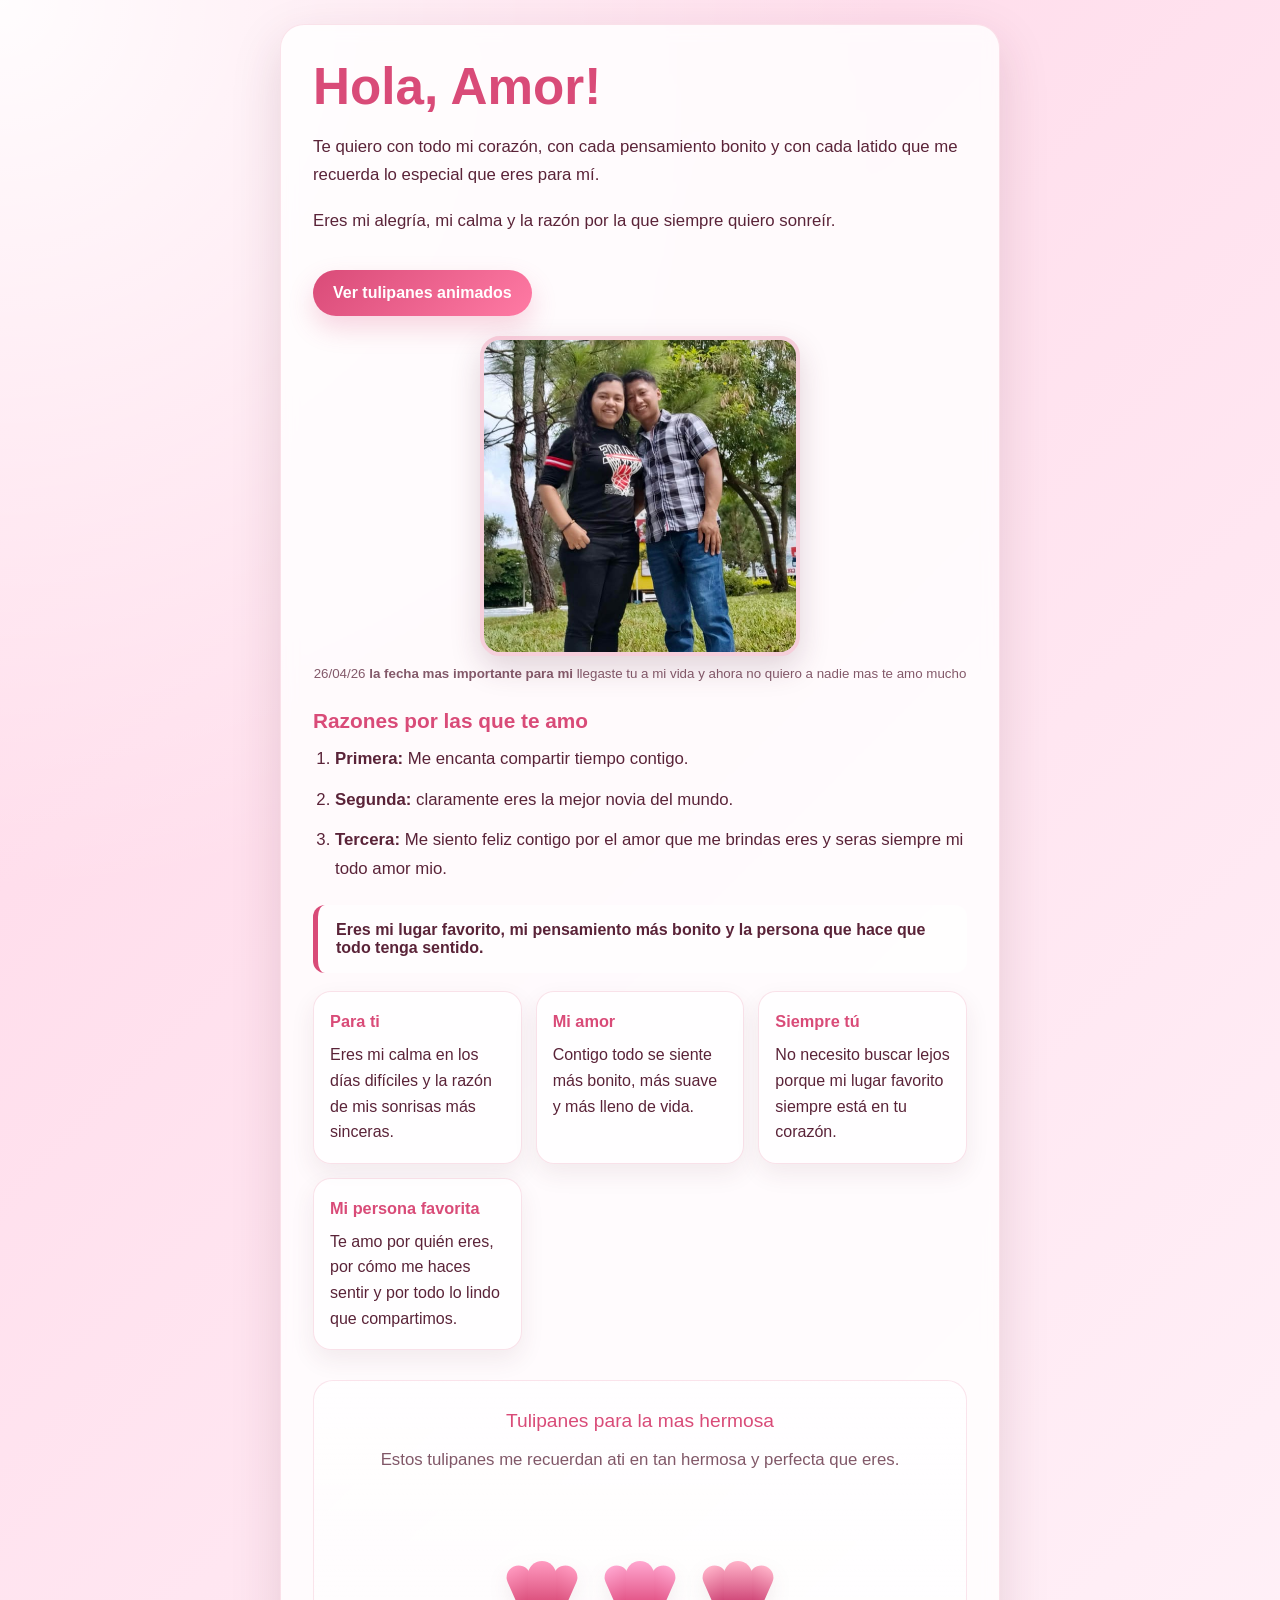
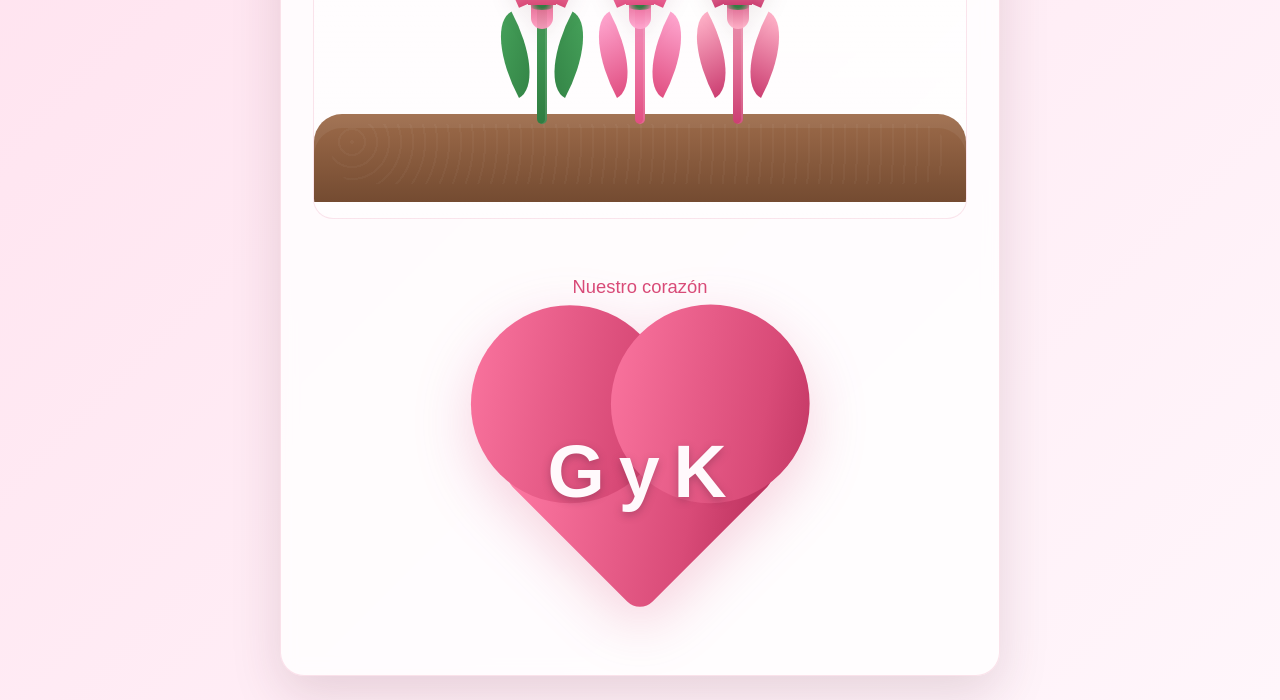
==== index.html @ b5c4eb8e "Add files via upload" ====
<!DOCTYPE html>
<html lang="es">
<head>
  <meta charset="UTF-8">
  <meta name="viewport" content="width=device-width, initial-scale=1.0">
  <title>Hola, Amor</title>
  <style>
    :root {
      --bg-1: #ffd6e7;
      --bg-2: #fff6fb;
      --card: rgba(255, 255, 255, 0.82);
      --text: #5a2338;
      --accent: #d94b78;
    }

    * {
      box-sizing: border-box;
    }

    body {
      margin: 0;
      min-height: 100vh;
      display: grid;
      place-items: center;
      padding: 24px;
      font-family: Arial, sans-serif;
      color: var(--text);
      background:
        radial-gradient(circle at top left, rgba(255, 255, 255, 0.95), transparent 34%),
        linear-gradient(135deg, var(--bg-1), var(--bg-2));
    }

    .card {
      width: min(720px, 100%);
      background: var(--card);
      border: 1px solid rgba(217, 75, 120, 0.15);
      border-radius: 24px;
      box-shadow: 0 18px 50px rgba(90, 35, 56, 0.15);
      padding: 32px;
      backdrop-filter: blur(8px);
    }

    h1, h2 {
      color: var(--accent);
      margin-top: 0;
    }

    h1 {
      margin-bottom: 12px;
      font-size: clamp(2rem, 5vw, 3.2rem);
    }

    h2 {
      margin-top: 28px;
      margin-bottom: 12px;
      font-size: 1.3rem;
    }

    .photo {
      margin: 20px 0 10px;
      display: grid;
      gap: 10px;
      justify-items: center;
    }

    .photo img {
      width: min(100%, 320px);
      aspect-ratio: 1 / 1;
      object-fit: cover;
      border-radius: 20px;
      border: 4px solid rgba(217, 75, 120, 0.25);
      box-shadow: 0 12px 30px rgba(90, 35, 56, 0.18);
    }

    .photo small {
      text-align: center;
      color: rgba(90, 35, 56, 0.75);
    }

    .tulip-button {
      display: inline-flex;
      align-items: center;
      justify-content: center;
      margin-top: 18px;
      padding: 14px 20px;
      border-radius: 999px;
      background: linear-gradient(135deg, #d94b78, #ff7aa4);
      color: #fff;
      text-decoration: none;
      font-weight: 700;
      box-shadow: 0 12px 26px rgba(217, 75, 120, 0.22);
      transition: transform 0.2s ease, box-shadow 0.2s ease;
    }

    .tulip-button:hover {
      transform: translateY(-2px);
      box-shadow: 0 16px 30px rgba(217, 75, 120, 0.28);
    }

    p, li {
      line-height: 1.7;
      font-size: 1.05rem;
    }

    ol {
      margin: 0;
      padding-left: 22px;
    }

    li {
      margin-bottom: 12px;
    }

    .quote {
      margin-top: 22px;
      padding: 16px 18px;
      border-left: 5px solid var(--accent);
      background: rgba(255, 255, 255, 0.6);
      border-radius: 12px;
      font-weight: 600;
    }

    .quotes-grid {
      margin-top: 18px;
      display: grid;
      grid-template-columns: repeat(auto-fit, minmax(180px, 1fr));
      gap: 14px;
    }

    .quote-card {
      padding: 16px 16px 18px;
      background: rgba(255, 255, 255, 0.72);
      border: 1px solid rgba(217, 75, 120, 0.16);
      border-radius: 18px;
      box-shadow: 0 10px 24px rgba(90, 35, 56, 0.08);
      color: var(--text);
      line-height: 1.6;
    }

    .quote-card strong {
      display: block;
      margin-bottom: 8px;
      color: var(--accent);
      font-size: 1.02rem;
    }

    .tulip-section {
      margin-top: 30px;
      padding: 24px 16px 16px;
      background: linear-gradient(180deg, rgba(255, 255, 255, 0.68), rgba(255, 255, 255, 0.34));
      border: 1px solid rgba(217, 75, 120, 0.14);
      border-radius: 20px;
      overflow: hidden;
    }

    .tulip-title {
      margin: 0 0 8px;
      text-align: center;
      color: var(--accent);
      font-size: 1.2rem;
    }

    .tulip-subtitle {
      margin: 0 0 18px;
      text-align: center;
      color: rgba(90, 35, 56, 0.76);
    }

    .garden {
      position: relative;
      height: 310px;
      display: flex;
      align-items: flex-end;
      justify-content: center;
      gap: clamp(10px, 3vw, 24px);
      padding-bottom: 42px;
      isolation: isolate;
    }

    .soil {
      position: absolute;
      left: -16px;
      right: -16px;
      bottom: 0;
      height: 88px;
      background: linear-gradient(180deg, #9d6b4a, #744b31);
      border-top-left-radius: 28px;
      border-top-right-radius: 28px;
      box-shadow: inset 0 14px 0 rgba(255, 255, 255, 0.06);
      z-index: 0;
    }

    .soil::before {
      content: "";
      position: absolute;
      inset: 10px 18px 18px;
      border-radius: 999px;
      background: repeating-radial-gradient(circle at 20px 18px, rgba(255, 255, 255, 0.13) 0 2px, transparent 2px 12px);
      opacity: 0.25;
    }

    .tulip {
      position: relative;
      width: 74px;
      height: 210px;
      display: flex;
      align-items: flex-end;
      justify-content: center;
      z-index: 1;
      transform-origin: bottom center;
      animation: riseTulip 2.6s ease-out both, swayTulip 4s ease-in-out infinite;
    }

    .tulip:nth-child(2) {
      animation-delay: 0.1s, 0s;
    }

    .tulip:nth-child(3) {
      animation-delay: 0.2s, 0s;
    }

    .tulip:nth-child(4) {
      animation-delay: 0.35s, 0s;
    }

    .stem {
      position: absolute;
      bottom: 36px;
      width: 10px;
      height: 145px;
      border-radius: 999px;
      background: linear-gradient(180deg, #4aa85f, #2f7d41);
      box-shadow: inset -2px 0 0 rgba(255, 255, 255, 0.12);
    }

    .leaf {
      position: absolute;
      bottom: 70px;
      width: 34px;
      height: 80px;
      background: linear-gradient(135deg, #4aa85f, #2f7d41);
      border-radius: 100% 0 100% 0;
      transform-origin: bottom center;
    }

    .leaf.left {
      left: 12px;
      transform: rotate(-28deg);
    }

    .leaf.right {
      right: 12px;
      transform: scaleX(-1) rotate(-28deg);
    }

    .flower {
      position: absolute;
      bottom: 150px;
      width: 54px;
      height: 54px;
      display: grid;
      place-items: center;
      animation: bloom 2.6s ease-out both, flowerWiggle 3.4s ease-in-out infinite;
    }

    .petal {
      position: absolute;
      width: 24px;
      height: 40px;
      border-radius: 999px 999px 16px 16px;
      background: linear-gradient(180deg, #ff9ac0, #d94b78);
      transform-origin: bottom center;
    }

    .petal.center {
      width: 28px;
      height: 44px;
      z-index: 2;
    }

    .petal.left {
      transform: translateX(-12px) rotate(-24deg);
    }

    .petal.middle {
      transform: translateY(-7px);
      z-index: 3;
    }

    .petal.right {
      transform: translateX(12px) rotate(24deg);
    }

    .petal.back {
      width: 22px;
      height: 36px;
      transform: translateY(-8px) rotate(180deg);
      opacity: 0.92;
    }

    .tulip.one .flower {
      filter: drop-shadow(0 8px 10px rgba(90, 35, 56, 0.08));
    }

    .tulip.two .flower {
      filter: drop-shadow(0 8px 10px rgba(90, 35, 56, 0.08));
      animation-duration: 2.8s, 3.7s;
    }

    .tulip.three .flower {
      filter: drop-shadow(0 8px 10px rgba(90, 35, 56, 0.08));
      animation-duration: 3s, 3.3s;
    }

    .tulip.one .petal,
    .tulip.one .stem,
    .tulip.one .leaf {
      animation-delay: 0s;
    }

    .tulip.two .petal,
    .tulip.two .stem,
    .tulip.two .leaf {
      background: linear-gradient(180deg, #ffa7d0, #e14f82);
    }

    .tulip.three .petal,
    .tulip.three .stem,
    .tulip.three .leaf {
      background: linear-gradient(180deg, #ffb3c9, #cc3f72);
    }

    .flower::after {
      content: "";
      position: absolute;
      bottom: 0;
      width: 32px;
      height: 14px;
      background: radial-gradient(circle, rgba(47, 125, 65, 0.98) 25%, rgba(47, 125, 65, 0.4) 55%, transparent 70%);
      border-radius: 50%;
      filter: blur(0.2px);
      z-index: 0;
    }

    @keyframes riseTulip {
      0% {
        transform: translateY(85px) scale(0.55);
        opacity: 0;
      }
      100% {
        transform: translateY(0) scale(1);
        opacity: 1;
      }
    }

    @keyframes swayTulip {
      0%, 100% {
        rotate: -1deg;
      }
      50% {
        rotate: 2.8deg;
      }
    }

    @keyframes bloom {
      0% {
        transform: translateY(16px) scale(0.55);
      }
      100% {
        transform: translateY(0) scale(1);
      }
    }

    @keyframes flowerWiggle {
      0%, 100% {
        rotate: -2deg;
      }
      50% {
        rotate: 2deg;
      }
    }

    .heart-section {
      margin-top: 28px;
      padding: 24px 16px 8px;
      display: grid;
      justify-items: center;
      gap: 12px;
    }

    .heart-title {
      margin: 0;
      font-size: 1.15rem;
      color: var(--accent);
      text-align: center;
    }

    .heart-wrap {
      position: relative;
      width: min(72vw, 320px);
      aspect-ratio: 1 / 1;
      display: grid;
      place-items: center;
      filter: drop-shadow(0 18px 28px rgba(217, 75, 120, 0.24));
      animation: floatHeart 3.6s ease-in-out infinite;
    }

    .heart {
      position: absolute;
      width: 62%;
      height: 62%;
      background: linear-gradient(145deg, #ff7aa4, #d94b78 70%, #b92e5b);
      transform: rotate(-45deg);
      border-radius: 18px;
      animation: beat 1.15s ease-in-out infinite;
    }

    .heart::before,
    .heart::after {
      content: "";
      position: absolute;
      width: 100%;
      height: 100%;
      background: inherit;
      border-radius: 50%;
    }

    .heart::before {
      top: -50%;
      left: 0;
    }

    .heart::after {
      left: 50%;
      top: 0;
    }

    .heart-letters {
      position: relative;
      z-index: 1;
      display: flex;
      align-items: center;
      gap: 8px;
      transform: translateY(-4%);
      font-size: clamp(2.4rem, 10vw, 4.6rem);
      font-weight: 800;
      letter-spacing: 0.08em;
      color: #fff9fc;
      text-shadow: 0 3px 8px rgba(90, 35, 56, 0.35);
      user-select: none;
    }

    .heart-letters span {
      display: inline-block;
      animation: letterPop 1.15s ease-in-out infinite;
    }

    .heart-letters span:last-child {
      animation-delay: 0.12s;
    }

    @keyframes beat {
      0%, 100% {
        transform: rotate(-45deg) scale(1);
      }
      35% {
        transform: rotate(-45deg) scale(1.08);
      }
      60% {
        transform: rotate(-45deg) scale(0.98);
      }
    }

    @keyframes floatHeart {
      0%, 100% {
        translate: 0 0;
      }
      50% {
        translate: 0 -8px;
      }
    }

    @keyframes letterPop {
      0%, 100% {
        transform: scale(1);
      }
      45% {
        transform: scale(1.12);
      }
    }
  </style>
</head>
<body>
  <main class="card">
    <h1>Hola, Amor!</h1>
    <p>Te quiero con todo mi corazón, con cada pensamiento bonito y con cada latido que me recuerda lo especial que eres para mí.</p>
    <p>Eres mi alegría, mi calma y la razón por la que siempre quiero sonreír.</p>
    <a class="tulip-button" href="#tulipanes">Ver tulipanes animados</a>

    <div class="photo">
      <img src="fotopersonalizada.jpeg" alt="Foto personalizada">
      <small>26/04/26 <strong>la fecha mas importante para mi</strong> llegaste tu a mi vida y ahora no quiero a nadie mas te amo mucho</small>
    </div>

    <h2>Razones por las que te amo</h2>
    <ol>
      <li><strong> Primera:</strong> Me encanta compartir tiempo contigo.</li>
      <li><strong> Segunda:</strong> claramente eres la mejor novia del mundo.</li>
      <li><strong> Tercera:</strong> Me siento feliz contigo por el amor que me brindas eres y seras siempre mi todo amor mio.</li>
    </ol>

    <div class="quote">Eres mi lugar favorito, mi pensamiento más bonito y la persona que hace que todo tenga sentido.</div>

    <section class="quotes-grid" aria-label="Frases de cariño">
      <article class="quote-card">
        <strong>Para ti</strong>
        Eres mi calma en los días difíciles y la razón de mis sonrisas más sinceras.
      </article>
      <article class="quote-card">
        <strong>Mi amor</strong>
        Contigo todo se siente más bonito, más suave y más lleno de vida.
      </article>
      <article class="quote-card">
        <strong>Siempre tú</strong>
        No necesito buscar lejos porque mi lugar favorito siempre está en tu corazón.
      </article>
      <article class="quote-card">
        <strong>Mi persona favorita</strong>
        Te amo por quién eres, por cómo me haces sentir y por todo lo lindo que compartimos.
      </article>
    </section>

    <section class="tulip-section" id="tulipanes" aria-label="Animación de tulipanes">
      <p class="tulip-title">Tulipanes para la mas hermosa</p>
      <p class="tulip-subtitle">Estos tulipanes me recuerdan ati en tan hermosa y perfecta que eres.</p>
      <div class="garden">
        <div class="soil" aria-hidden="true"></div>

        <div class="tulip one" aria-hidden="true">
          <div class="stem"></div>
          <div class="leaf left"></div>
          <div class="leaf right"></div>
          <div class="flower">
            <span class="petal left"></span>
            <span class="petal back"></span>
            <span class="petal center"></span>
            <span class="petal right"></span>
          </div>
        </div>

        <div class="tulip two" aria-hidden="true">
          <div class="stem"></div>
          <div class="leaf left"></div>
          <div class="leaf right"></div>
          <div class="flower">
            <span class="petal left"></span>
            <span class="petal back"></span>
            <span class="petal center"></span>
            <span class="petal right"></span>
          </div>
        </div>

        <div class="tulip three" aria-hidden="true">
          <div class="stem"></div>
          <div class="leaf left"></div>
          <div class="leaf right"></div>
          <div class="flower">
            <span class="petal left"></span>
            <span class="petal back"></span>
            <span class="petal center"></span>
            <span class="petal right"></span>
          </div>
        </div>
      </div>
    </section>

    <section class="heart-section" aria-label="Corazón animado con letras G y K">
      <p class="heart-title">Nuestro corazón</p>
      <div class="heart-wrap">
        <div class="heart" aria-hidden="true"></div>
        <div class="heart-letters" aria-hidden="true">
          <span>G</span>
          <span> y </span>
          <span>K</span>
        </div>
      </div>
    </section>
  </main>
</body>
</html>
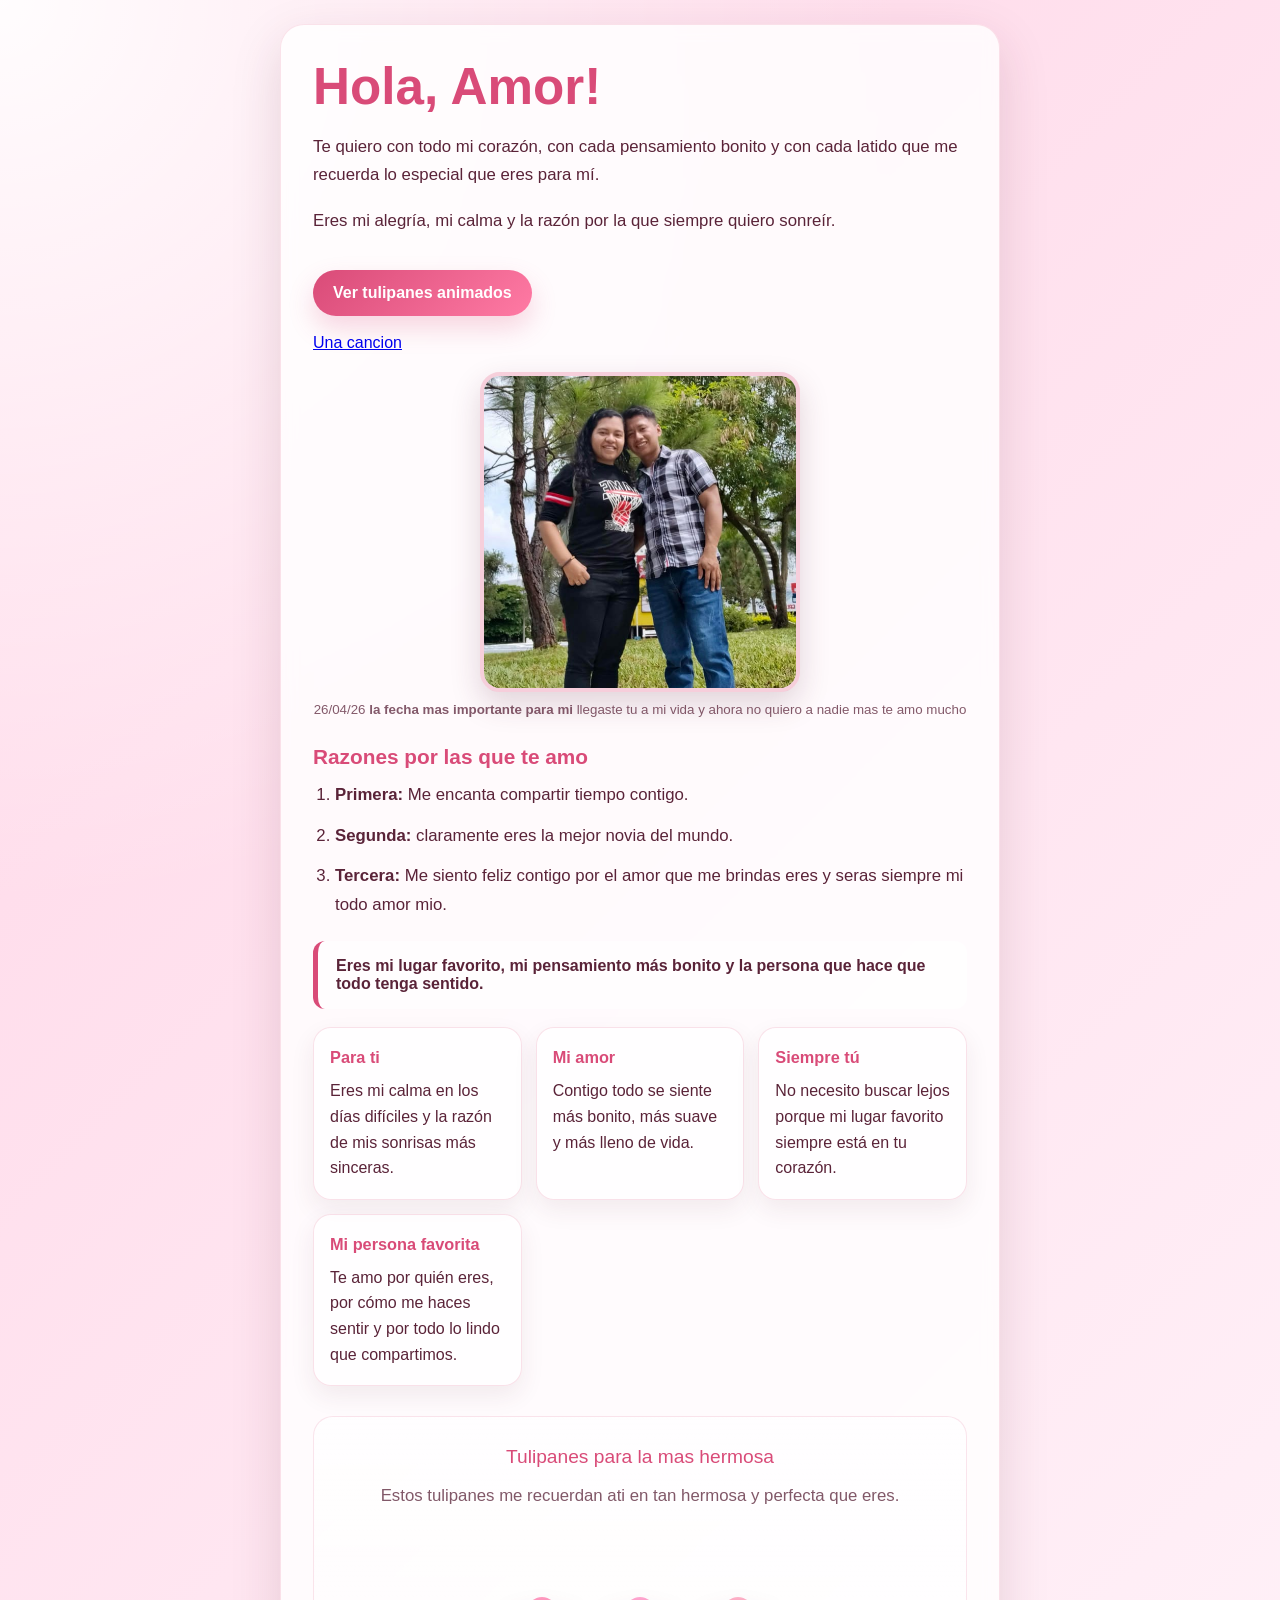
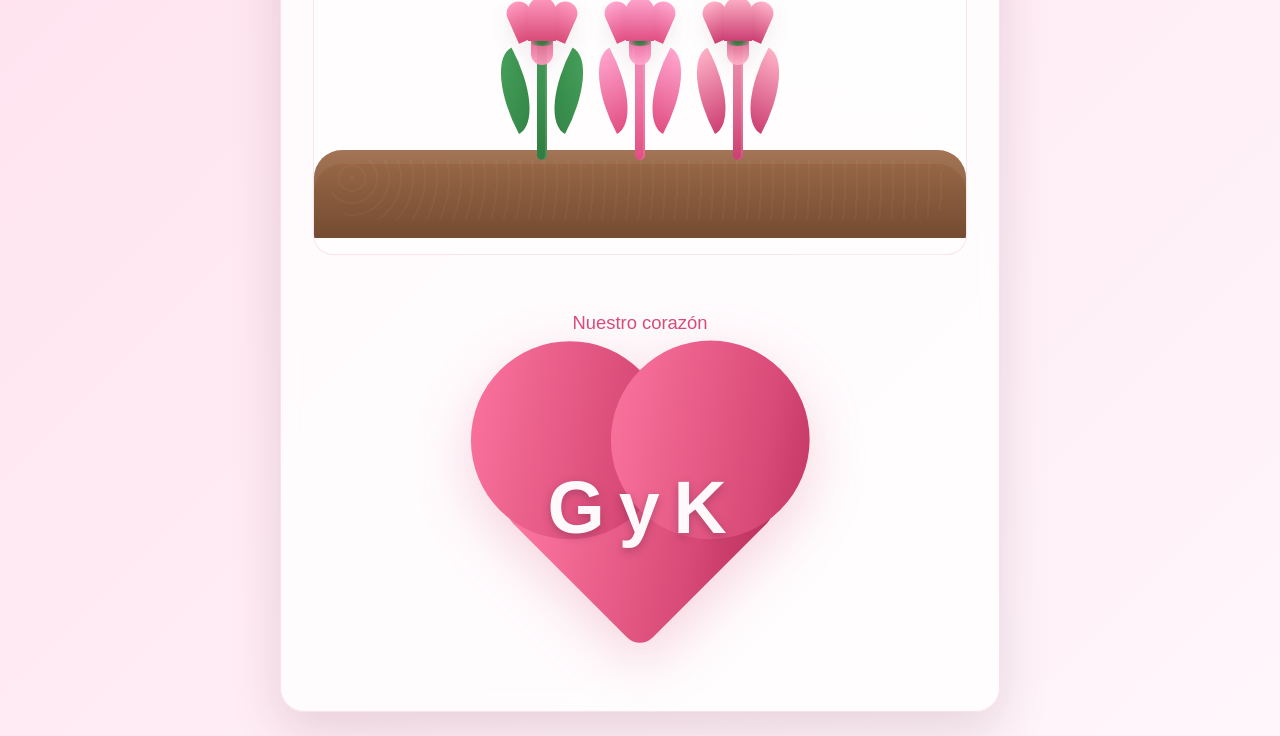
==== commit 8aeb36e6: "Add YouTube link and enhance tulip section layout Added a link to a YouTube song and improved the la" ====
--- a/index.html
+++ b/index.html
@@ -495,8 +495,8 @@
     <h1>Hola, Amor!</h1>
     <p>Te quiero con todo mi corazón, con cada pensamiento bonito y con cada latido que me recuerda lo especial que eres para mí.</p>
     <p>Eres mi alegría, mi calma y la razón por la que siempre quiero sonreír.</p>
-    <a class="tulip-button" href="#tulipanes">Ver tulipanes animados</a>
-
+    <a class="tulip-button" href="#tulipanes">Ver tulipanes animados</a> <br>
+<br> <a href="https://www.youtube.com/watch?v=rcRX1ma5Zh4&list=RDrcRX1ma5Zh4&start_radio=1">Una cancion</a>
     <div class="photo">
       <img src="fotopersonalizada.jpeg" alt="Foto personalizada">
       <small>26/04/26 <strong>la fecha mas importante para mi</strong> llegaste tu a mi vida y ahora no quiero a nadie mas te amo mucho</small>
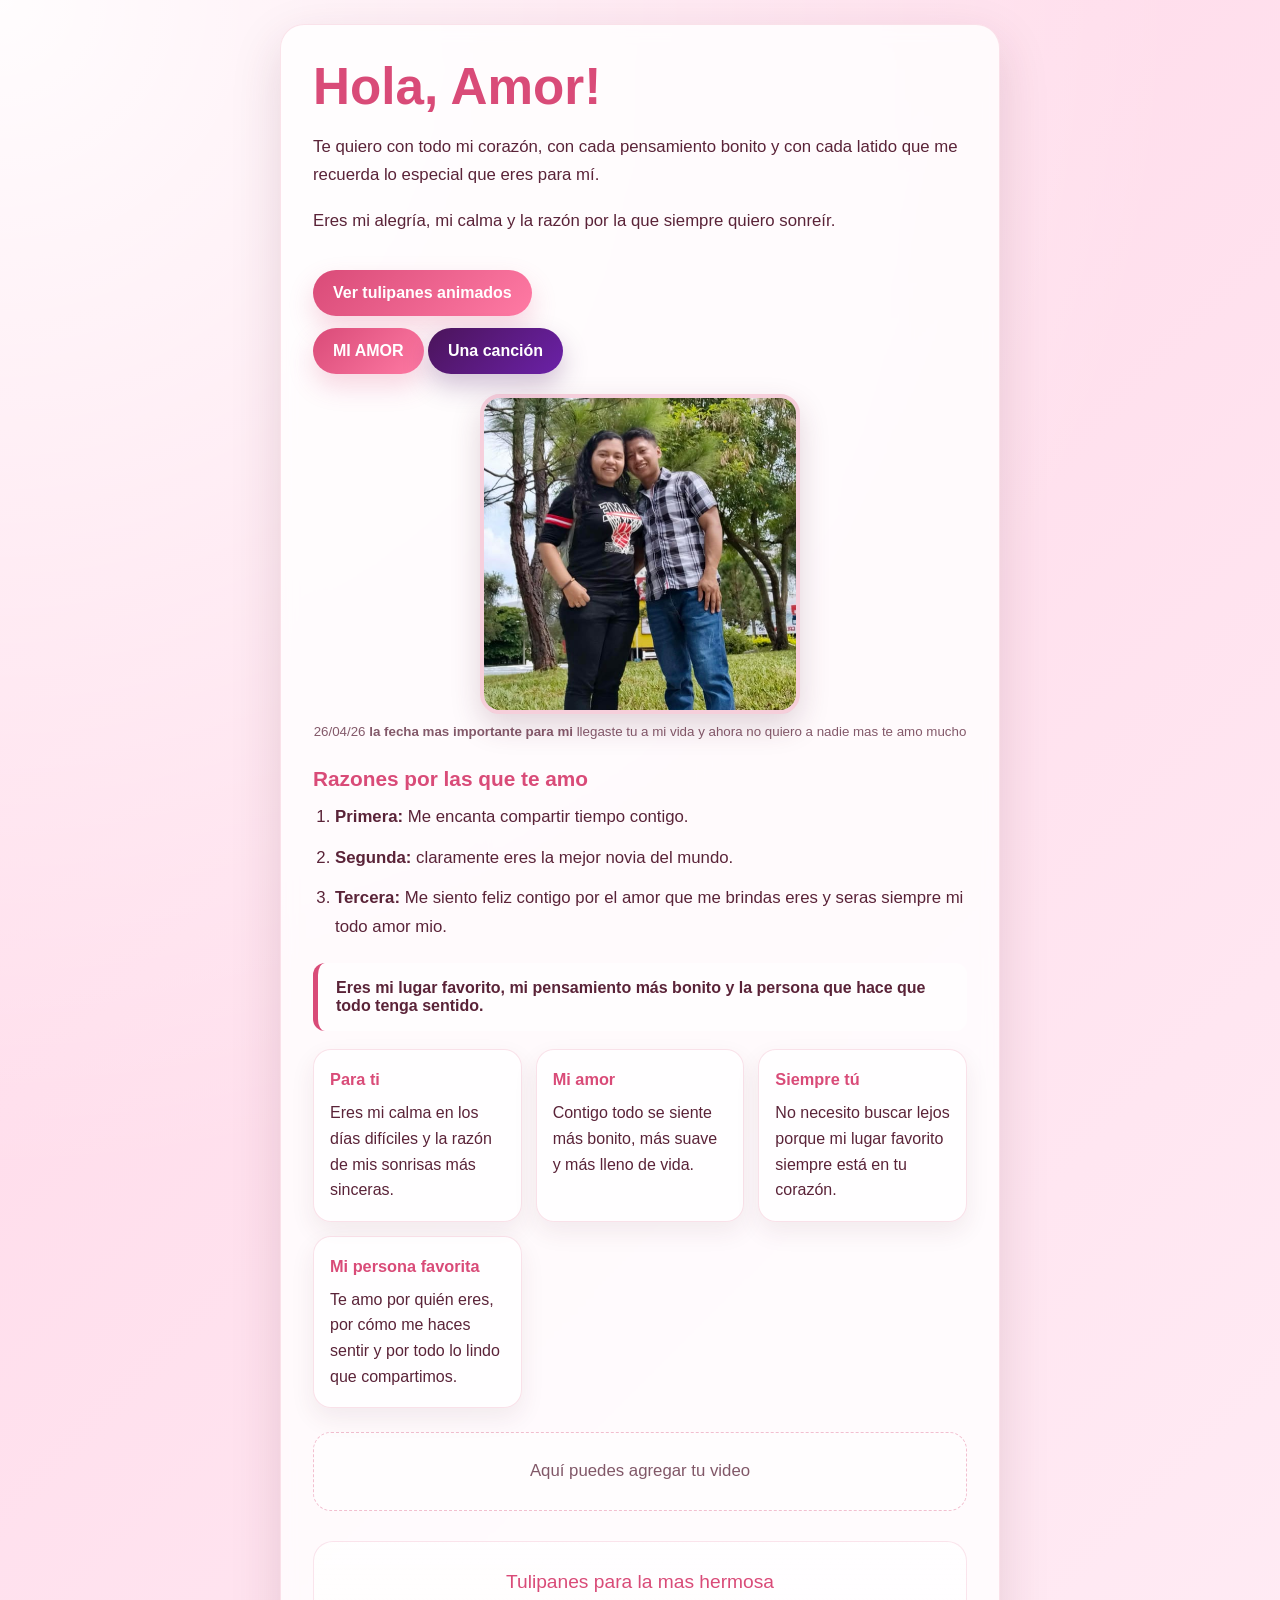
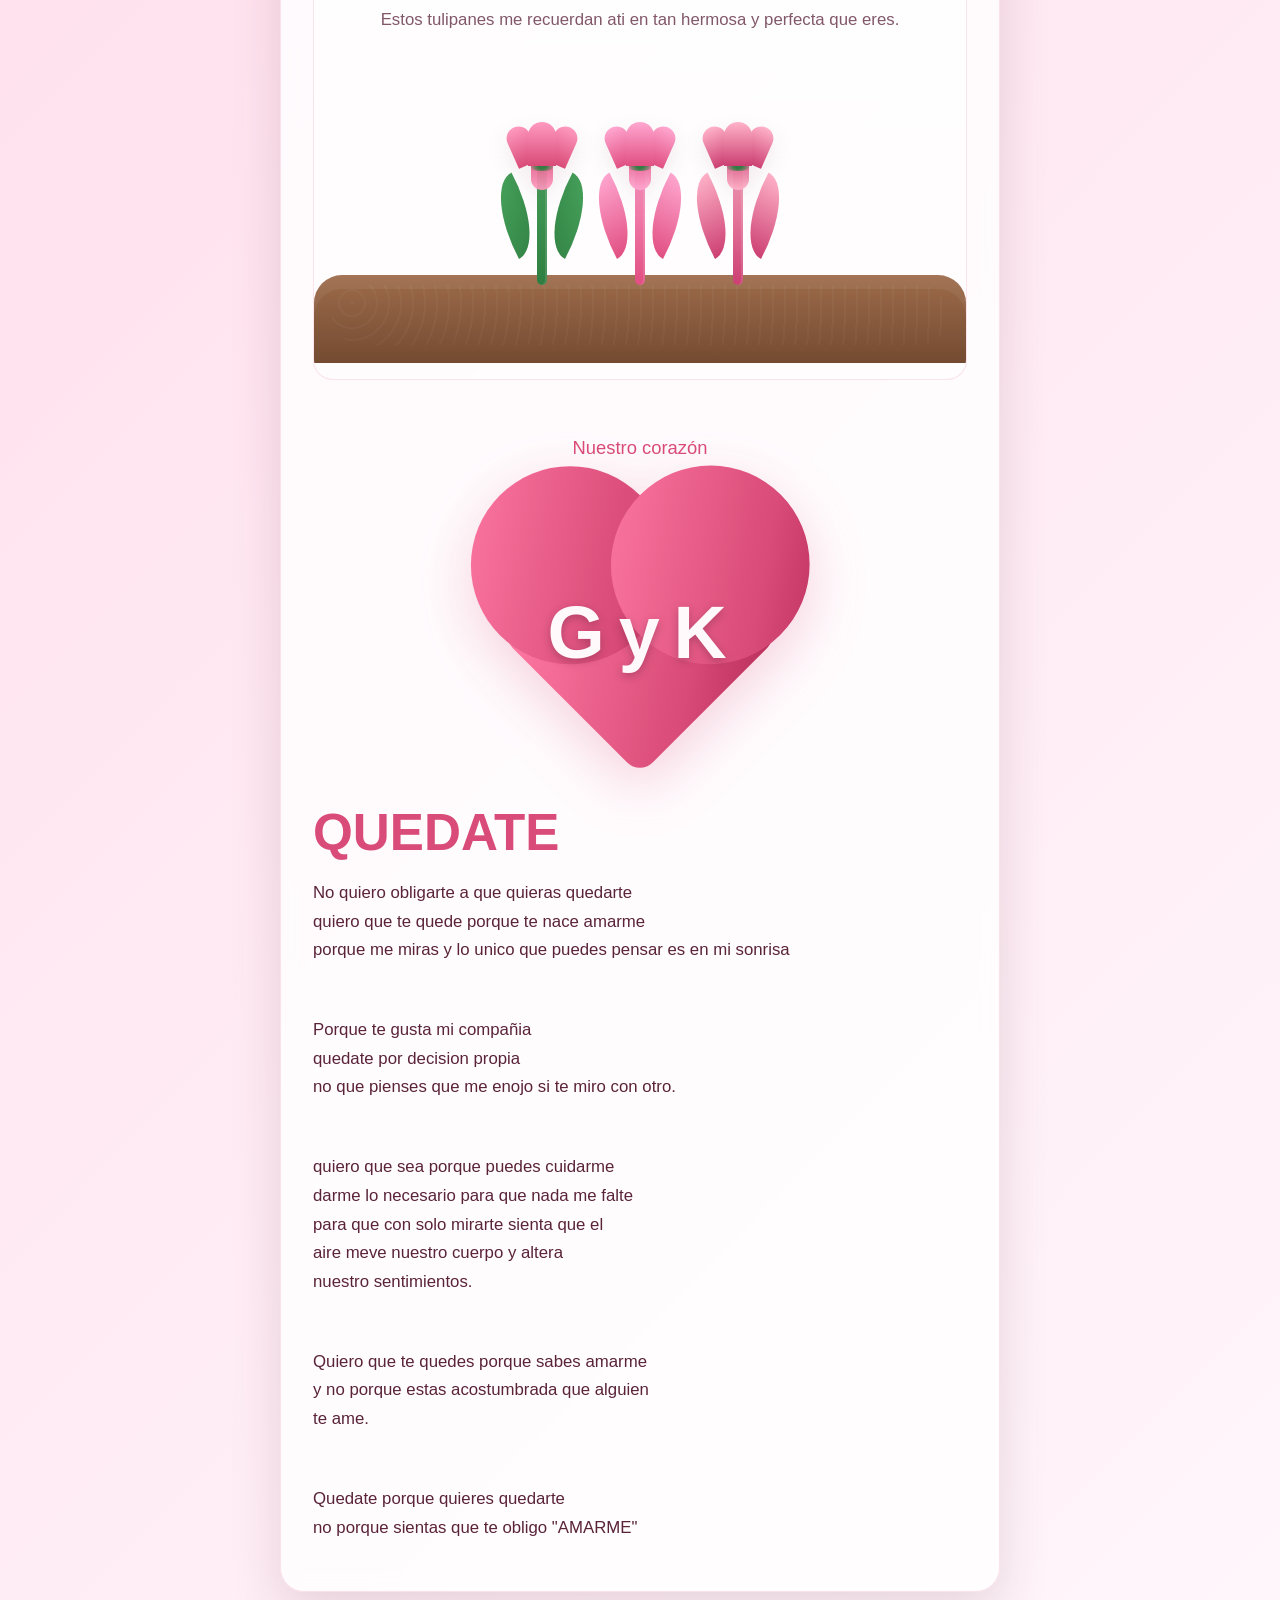
==== commit 44859686: "Enhance index.html with new content and styles Added new sections for a video placeholder and a poem" ====
--- a/index.html
+++ b/index.html
@@ -166,6 +166,14 @@
       color: rgba(90, 35, 56, 0.76);
     }
 
+    .video-placeholder {
+      margin-top: 24px;
+      padding: 24px 16px;
+      border: 1px dashed rgba(217, 75, 120, 0.35);
+      border-radius: 18px;
+      background: rgba(255, 255, 255, 0.45);
+    }
+
     .garden {
       position: relative;
       height: 310px;
@@ -496,7 +504,8 @@
     <p>Te quiero con todo mi corazón, con cada pensamiento bonito y con cada latido que me recuerda lo especial que eres para mí.</p>
     <p>Eres mi alegría, mi calma y la razón por la que siempre quiero sonreír.</p>
     <a class="tulip-button" href="#tulipanes">Ver tulipanes animados</a> <br>
-<br> <a href="https://www.youtube.com/watch?v=rcRX1ma5Zh4&list=RDrcRX1ma5Zh4&start_radio=1">Una cancion</a>
+    <a class="tulip-button" href="pagina2.html" style="margin-top: 12px;">MI AMOR</a>
+    <a class="tulip-button" href="https://www.youtube.com/watch?v=rcRX1ma5Zh4&list=RDrcRX1ma5Zh4&start_radio=1" style="margin-top: 12px; background: linear-gradient(135deg, #4b145a, #6b21a8); box-shadow: 0 12px 26px rgba(75, 20, 90, 0.25);">Una canción</a>
     <div class="photo">
       <img src="fotopersonalizada.jpeg" alt="Foto personalizada">
       <small>26/04/26 <strong>la fecha mas importante para mi</strong> llegaste tu a mi vida y ahora no quiero a nadie mas te amo mucho</small>
@@ -530,6 +539,10 @@
       </article>
     </section>
 
+    <section class="video-placeholder" aria-label="Espacio para video">
+      <p style="margin: 0; text-align: center; color: rgba(90, 35, 56, 0.76);">Aquí puedes agregar tu video</p>
+    </section>
+
     <section class="tulip-section" id="tulipanes" aria-label="Animación de tulipanes">
       <p class="tulip-title">Tulipanes para la mas hermosa</p>
       <p class="tulip-subtitle">Estos tulipanes me recuerdan ati en tan hermosa y perfecta que eres.</p>
@@ -585,6 +598,26 @@
         </div>
       </div>
     </section>
+
+    <section class="poem-section" aria-label="Poema">
+      <h1>QUEDATE</h1>
+      <p>No quiero obligarte a que quieras quedarte <br>
+      quiero que te quede porque te nace amarme <br>
+      porque me miras y lo unico que puedes pensar es en mi sonrisa<br></p>
+      <br> <p>Porque te gusta mi compañia<br>
+      quedate por decision propia<br>
+      no que pienses que me enojo si te miro con otro.<br></p>
+      <br><p>quiero que sea porque puedes cuidarme<br>
+      darme lo necesario para que nada me falte<br>
+      para que con solo mirarte sienta que el<br>
+      aire meve nuestro cuerpo y altera<br>
+      nuestro sentimientos.<br></p>
+      <br><p>Quiero que te quedes porque sabes amarme<br>
+      y no porque estas acostumbrada que alguien<br>
+      te ame.<br></p>
+      <br><p>Quedate porque quieres quedarte<br>
+      no porque sientas que te obligo "AMARME"</p>
+    </section>
   </main>
 </body>
 </html>
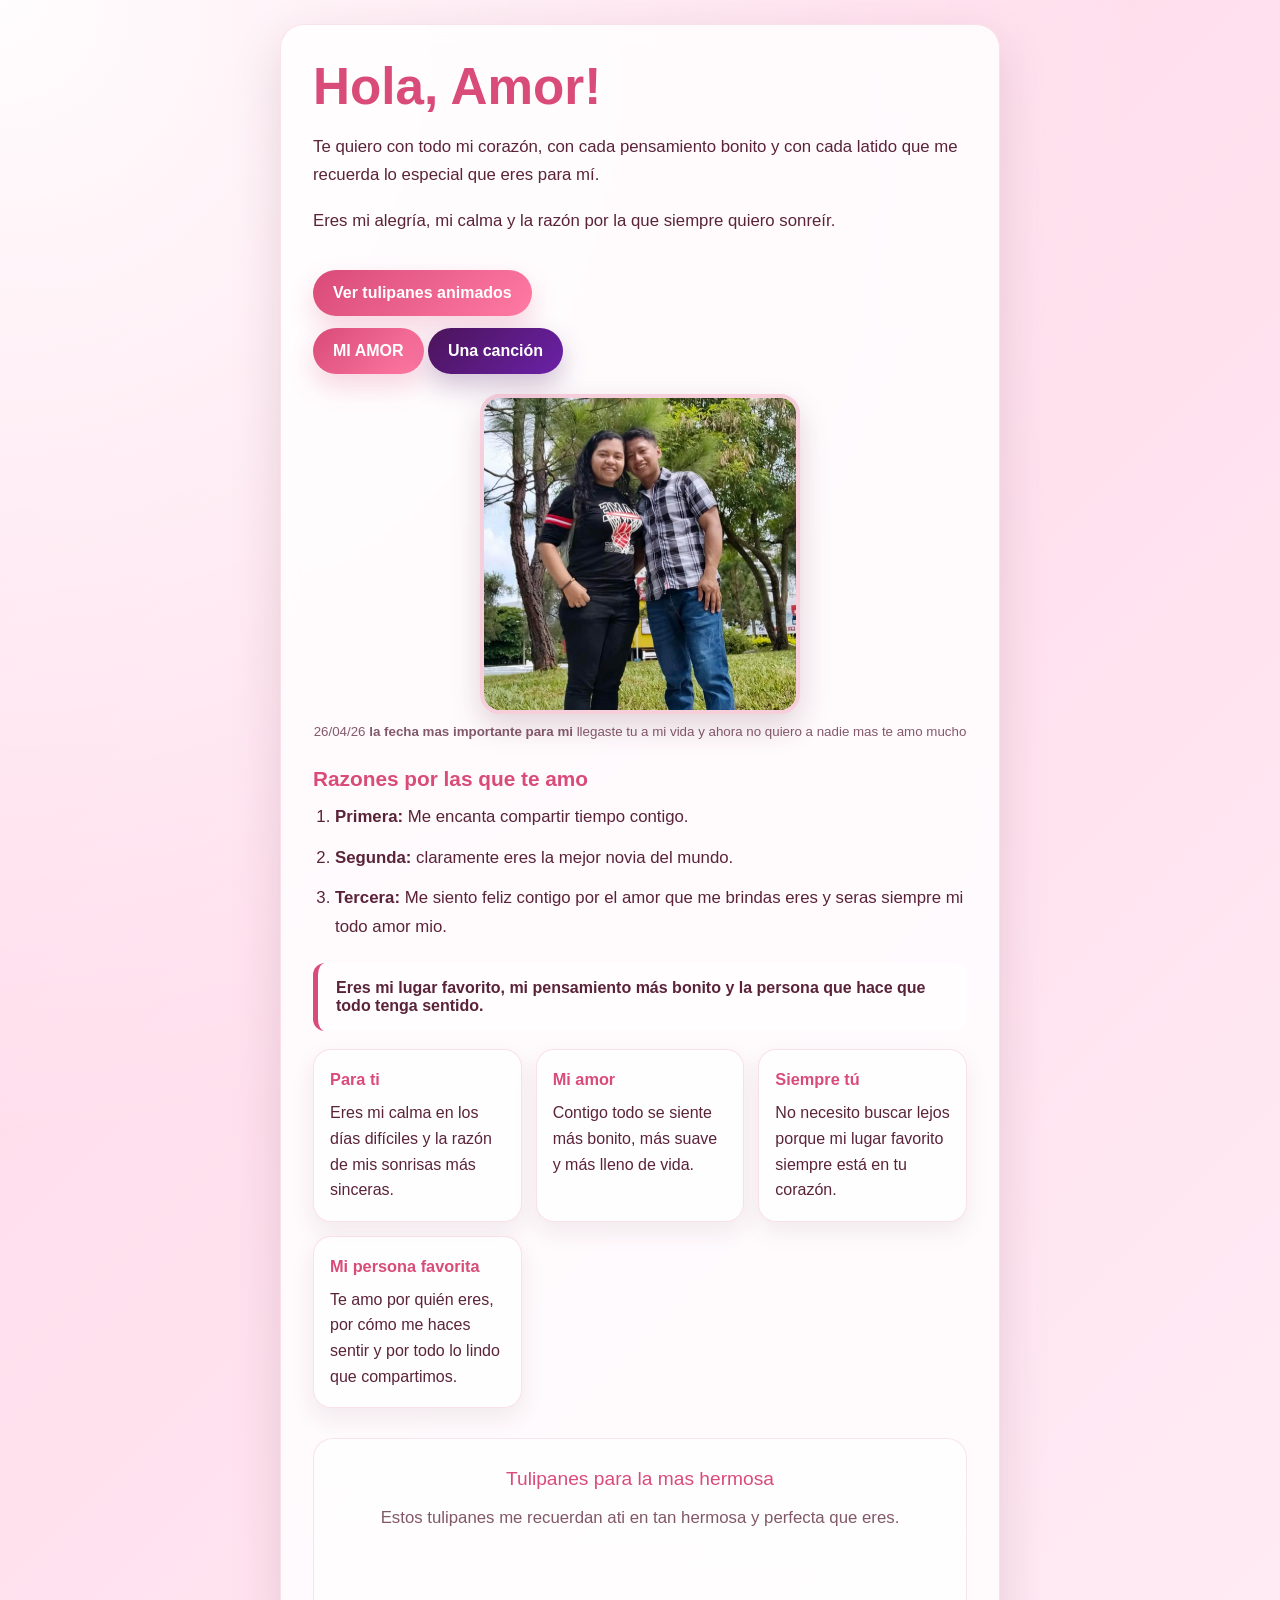
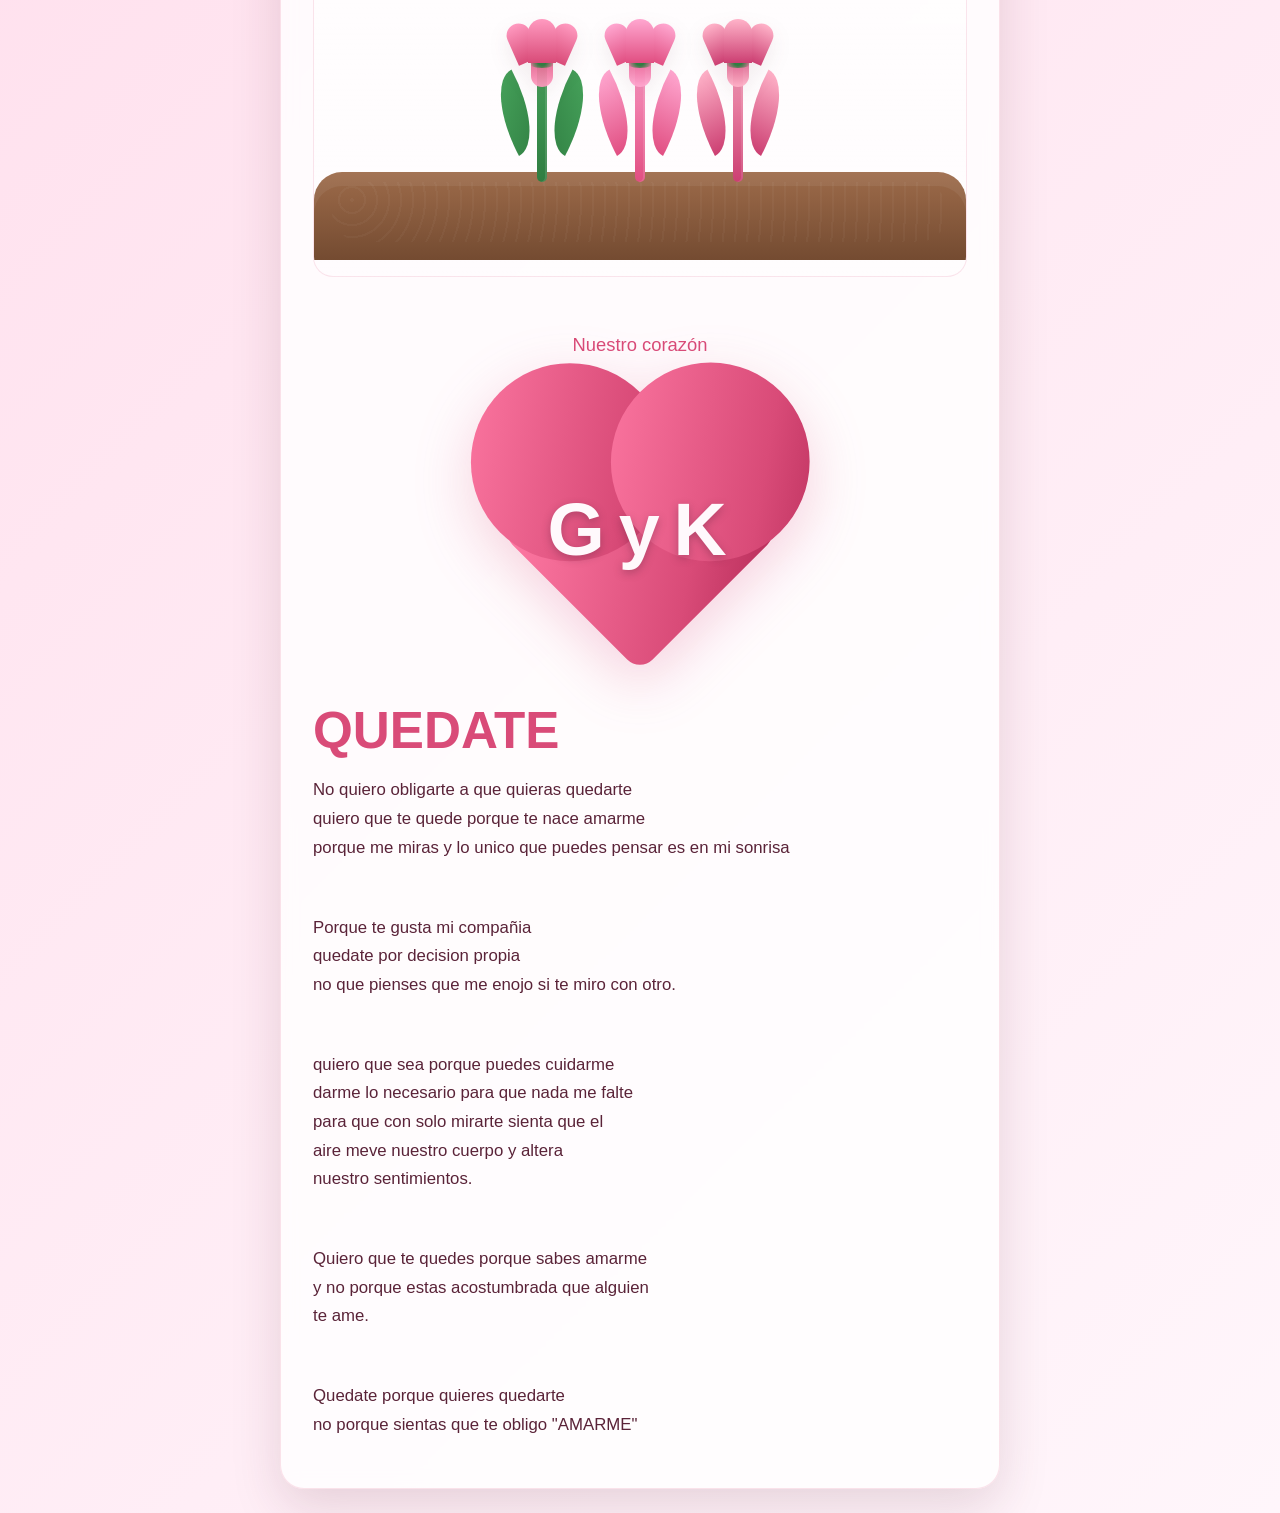
==== commit 7cdfa087: "Fix typo in print statement" ====
--- a/index.html
+++ b/index.html
@@ -537,10 +537,6 @@
         <strong>Mi persona favorita</strong>
         Te amo por quién eres, por cómo me haces sentir y por todo lo lindo que compartimos.
       </article>
-    </section>
-
-    <section class="video-placeholder" aria-label="Espacio para video">
-      <p style="margin: 0; text-align: center; color: rgba(90, 35, 56, 0.76);">Aquí puedes agregar tu video</p>
     </section>
 
     <section class="tulip-section" id="tulipanes" aria-label="Animación de tulipanes">
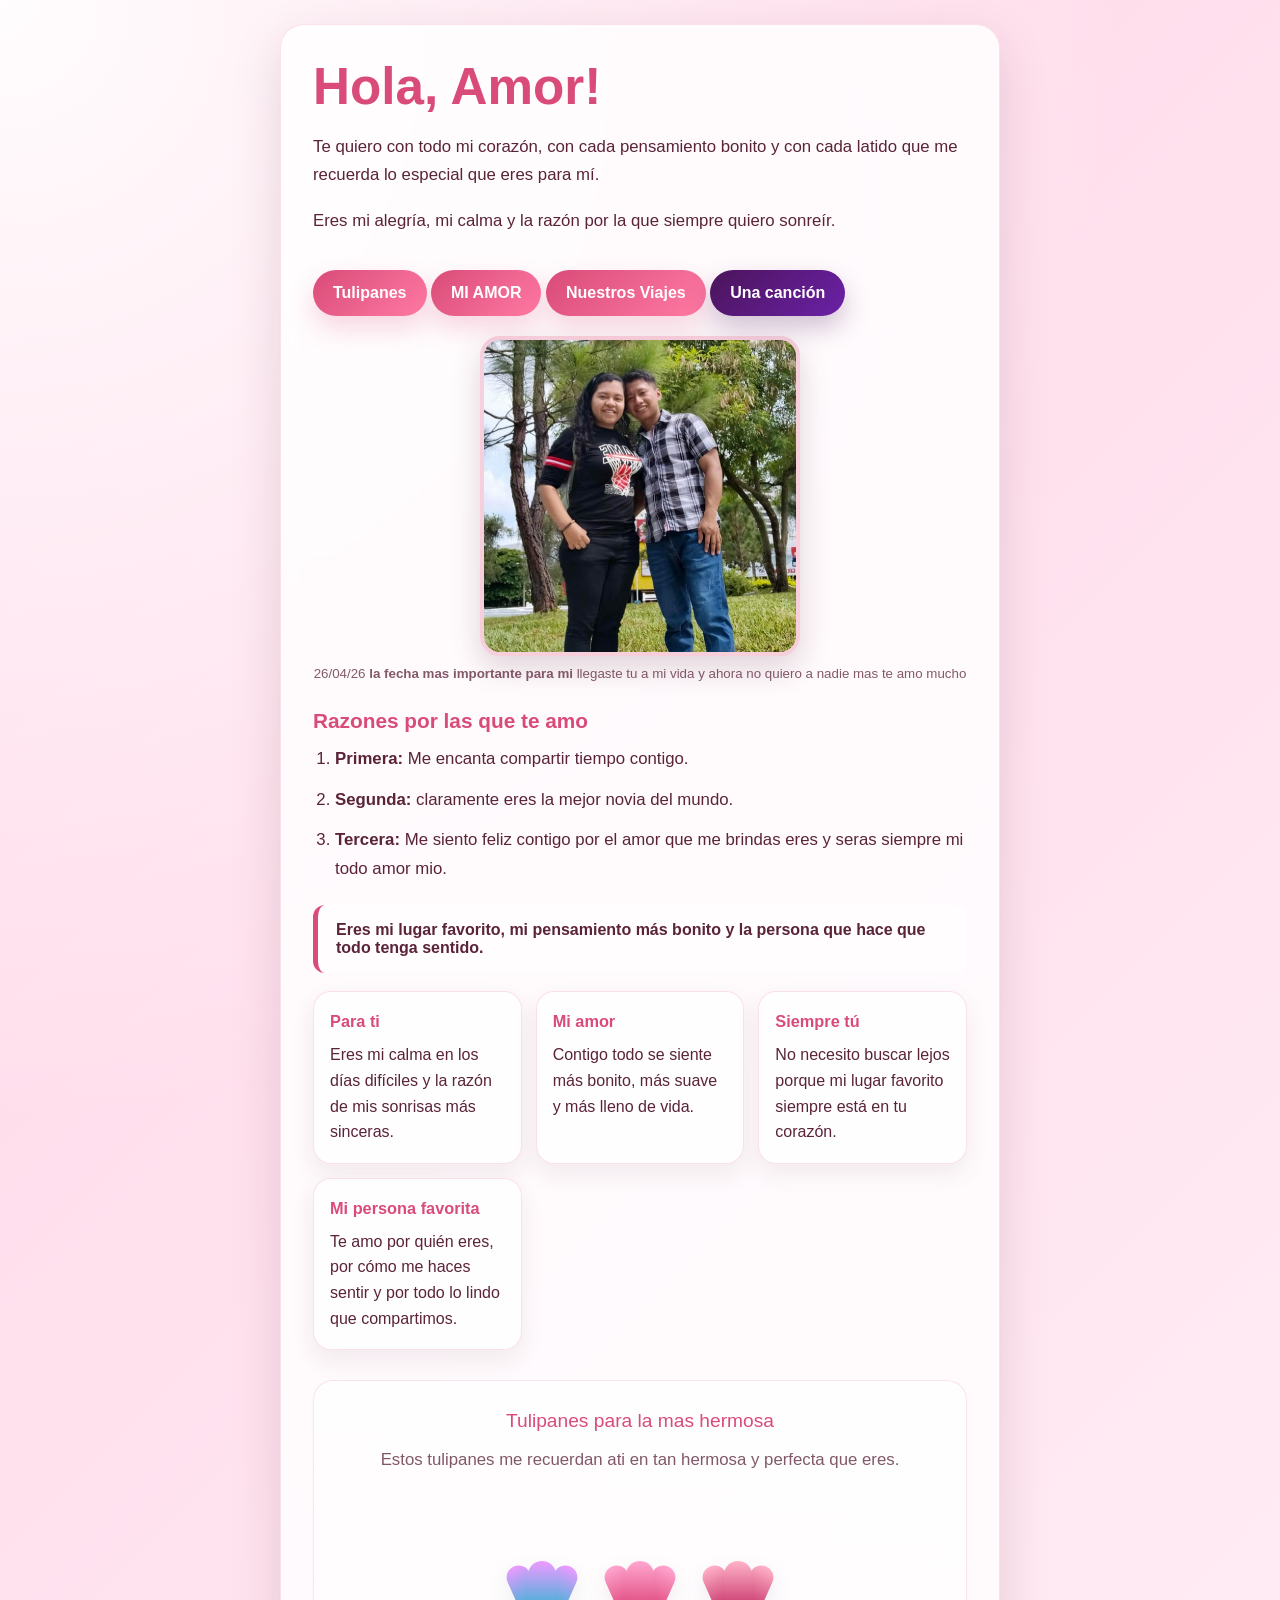
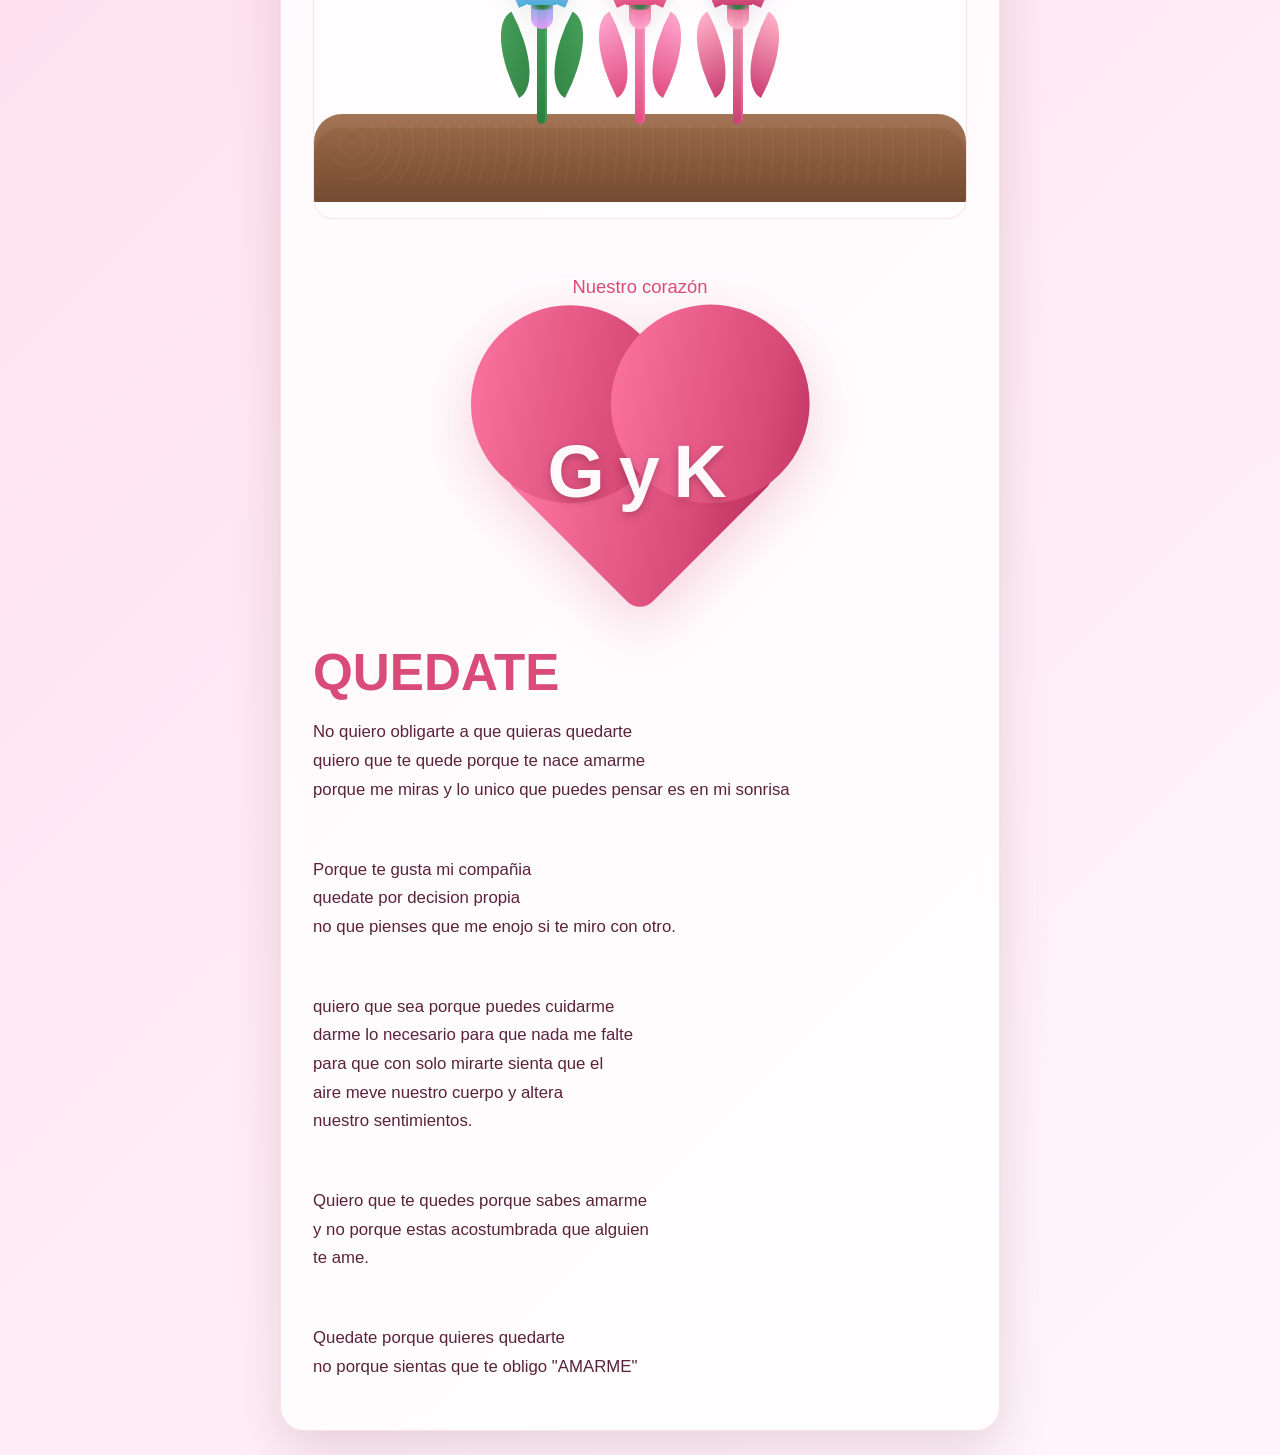
==== commit 4b69133d: "Update print statement from 'Hello' to 'Goodbye'" ====
--- a/index.html
+++ b/index.html
@@ -276,7 +276,7 @@
       width: 24px;
       height: 40px;
       border-radius: 999px 999px 16px 16px;
-      background: linear-gradient(180deg, #ff9ac0, #d94b78);
+      background: linear-gradient(180deg, #ee9aff, #4bb1d9);
       transform-origin: bottom center;
     }
 
@@ -307,7 +307,7 @@
     }
 
     .tulip.one .flower {
-      filter: drop-shadow(0 8px 10px rgba(90, 35, 56, 0.08));
+      filter: drop-shadow(0 8px 10px rgba(35, 90, 62, 0.08));
     }
 
     .tulip.two .flower {
@@ -316,7 +316,7 @@
     }
 
     .tulip.three .flower {
-      filter: drop-shadow(0 8px 10px rgba(90, 35, 56, 0.08));
+      filter: drop-shadow(0 8px 10px rgba(47, 35, 90, 0.08));
       animation-duration: 3s, 3.3s;
     }
 
@@ -503,8 +503,9 @@
     <h1>Hola, Amor!</h1>
     <p>Te quiero con todo mi corazón, con cada pensamiento bonito y con cada latido que me recuerda lo especial que eres para mí.</p>
     <p>Eres mi alegría, mi calma y la razón por la que siempre quiero sonreír.</p>
-    <a class="tulip-button" href="#tulipanes">Ver tulipanes animados</a> <br>
+    <a class="tulip-button" href="#tulipanes">Tulipanes</a>
     <a class="tulip-button" href="pagina2.html" style="margin-top: 12px;">MI AMOR</a>
+    <a class="tulip-button" href="pagina3.html" style="margin-top: 12px;">Nuestros Viajes</a>
     <a class="tulip-button" href="https://www.youtube.com/watch?v=rcRX1ma5Zh4&list=RDrcRX1ma5Zh4&start_radio=1" style="margin-top: 12px; background: linear-gradient(135deg, #4b145a, #6b21a8); box-shadow: 0 12px 26px rgba(75, 20, 90, 0.25);">Una canción</a>
     <div class="photo">
       <img src="fotopersonalizada.jpeg" alt="Foto personalizada">
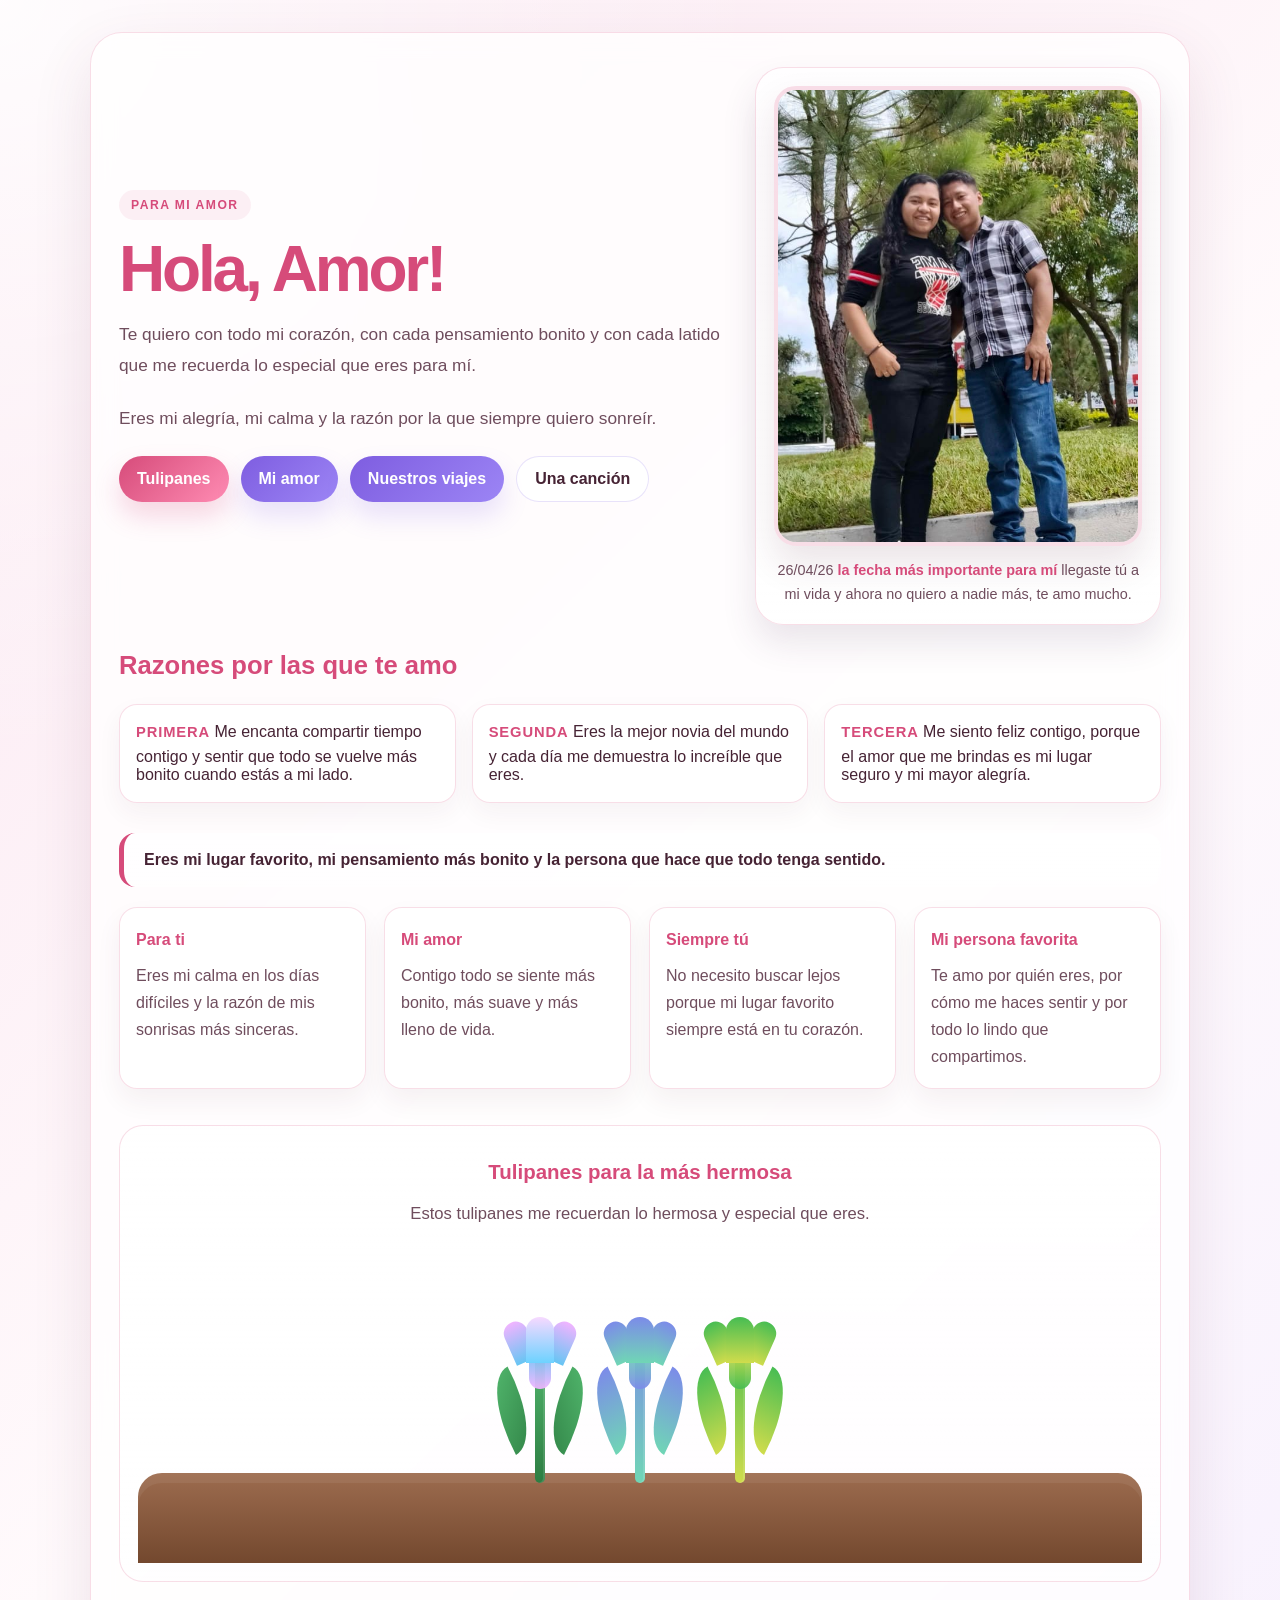
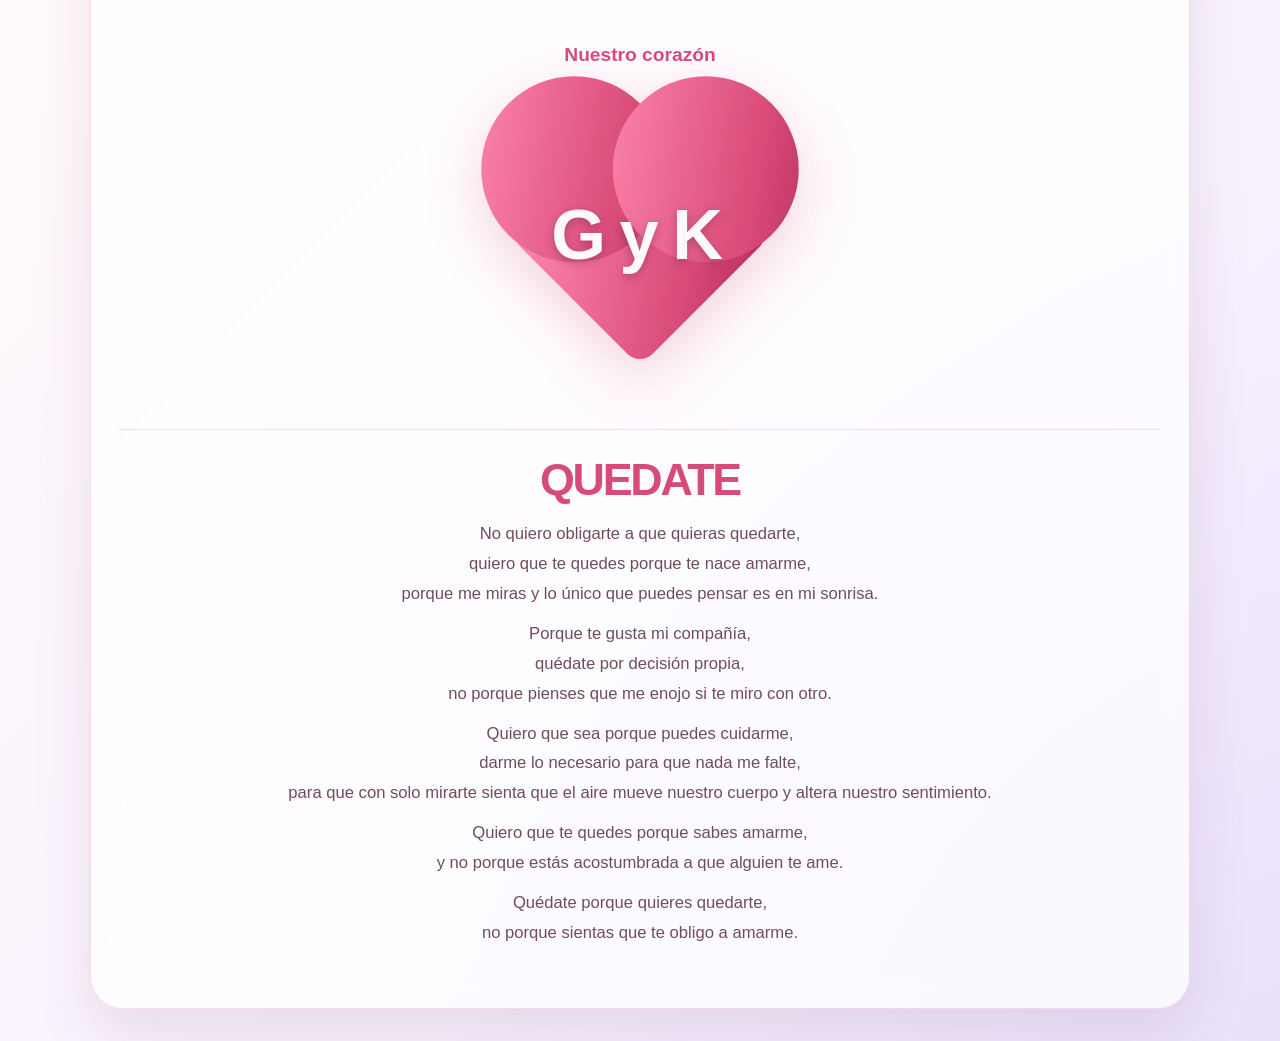
==== commit 78f1a6b2: "Update print statement from 'Hello' to 'Goodbye'" ====
--- a/index.html
+++ b/index.html
@@ -4,107 +4,206 @@
   <meta charset="UTF-8">
   <meta name="viewport" content="width=device-width, initial-scale=1.0">
   <title>Hola, Amor</title>
+  <link rel="stylesheet" href="style.css">
   <style>
     :root {
-      --bg-1: #ffd6e7;
-      --bg-2: #fff6fb;
-      --card: rgba(255, 255, 255, 0.82);
-      --text: #5a2338;
-      --accent: #d94b78;
+      --bg-1: #fbe7f1;
+      --bg-2: #fffafc;
+      --bg-3: #f3ecff;
+      --card: rgba(255, 255, 255, 0.8);
+      --card-strong: #ffffff;
+      --text: #462334;
+      --muted: #6f4d5d;
+      --accent: #d64b7a;
+      --accent-2: #7e5de0;
+      --accent-3: #f6a8c9;
+      --line: rgba(214, 75, 122, 0.18);
+      --shadow: 0 24px 60px rgba(110, 52, 81, 0.12);
     }
 
     * {
       box-sizing: border-box;
+    }
+
+    html {
+      scroll-behavior: smooth;
     }
 
     body {
       margin: 0;
       min-height: 100vh;
-      display: grid;
-      place-items: center;
-      padding: 24px;
-      font-family: Arial, sans-serif;
+      padding: 32px 18px;
+      font-family: "Segoe UI", Arial, sans-serif;
       color: var(--text);
       background:
-        radial-gradient(circle at top left, rgba(255, 255, 255, 0.95), transparent 34%),
-        linear-gradient(135deg, var(--bg-1), var(--bg-2));
+        radial-gradient(circle at top left, rgba(255,255,255,0.9), transparent 26%),
+        radial-gradient(circle at bottom right, rgba(126,93,224,0.08), transparent 30%),
+        linear-gradient(135deg, var(--bg-1), var(--bg-2) 42%, var(--bg-3));
     }
 
     .card {
-      width: min(720px, 100%);
-      background: var(--card);
-      border: 1px solid rgba(217, 75, 120, 0.15);
-      border-radius: 24px;
-      box-shadow: 0 18px 50px rgba(90, 35, 56, 0.15);
-      padding: 32px;
-      backdrop-filter: blur(8px);
+      width: min(1100px, 100%);
+      margin: 0 auto;
+      background: rgba(255,255,255,0.74);
+      border: 1px solid var(--line);
+      border-radius: 32px;
+      box-shadow: var(--shadow);
+      padding: 34px 28px 42px;
+      backdrop-filter: blur(12px);
+    }
+
+    .hero-grid {
+      display: grid;
+      grid-template-columns: 1.2fr 0.8fr;
+      gap: 28px;
+      align-items: center;
+    }
+
+    .eyebrow {
+      display: inline-block;
+      padding: 8px 12px;
+      border-radius: 999px;
+      background: rgba(214, 75, 122, 0.08);
+      color: var(--accent);
+      font-size: 0.76rem;
+      font-weight: 700;
+      letter-spacing: 0.12em;
+      text-transform: uppercase;
+      margin-bottom: 16px;
     }
 
     h1, h2 {
-      color: var(--accent);
       margin-top: 0;
+      color: var(--text);
     }
 
     h1 {
-      margin-bottom: 12px;
-      font-size: clamp(2rem, 5vw, 3.2rem);
+      margin-bottom: 16px;
+      font-size: clamp(2.5rem, 5vw, 4.2rem);
+      line-height: 1.05;
+      letter-spacing: -0.05em;
+      color: var(--accent);
     }
 
     h2 {
-      margin-top: 28px;
-      margin-bottom: 12px;
-      font-size: 1.3rem;
-    }
-
-    .photo {
-      margin: 20px 0 10px;
-      display: grid;
-      gap: 10px;
-      justify-items: center;
-    }
-
-    .photo img {
-      width: min(100%, 320px);
-      aspect-ratio: 1 / 1;
-      object-fit: cover;
-      border-radius: 20px;
-      border: 4px solid rgba(217, 75, 120, 0.25);
-      box-shadow: 0 12px 30px rgba(90, 35, 56, 0.18);
-    }
-
-    .photo small {
-      text-align: center;
-      color: rgba(90, 35, 56, 0.75);
+      margin: 26px 0 14px;
+      font-size: clamp(1.4rem, 2vw, 2rem);
+      color: var(--accent);
+    }
+
+    p, li {
+      line-height: 1.8;
+      font-size: 1.04rem;
+      color: var(--muted);
+    }
+
+    .intro p {
+      margin: 0 0 22px;
+      font-size: 1.08rem;
+    }
+
+    .action-row {
+      display: flex;
+      flex-wrap: wrap;
+      gap: 12px;
+      margin-top: 18px;
     }
 
     .tulip-button {
       display: inline-flex;
       align-items: center;
       justify-content: center;
-      margin-top: 18px;
-      padding: 14px 20px;
+      padding: 13px 18px;
       border-radius: 999px;
-      background: linear-gradient(135deg, #d94b78, #ff7aa4);
+      background: linear-gradient(135deg, var(--accent), #ff8cb3);
       color: #fff;
       text-decoration: none;
       font-weight: 700;
-      box-shadow: 0 12px 26px rgba(217, 75, 120, 0.22);
-      transition: transform 0.2s ease, box-shadow 0.2s ease;
+      box-shadow: 0 14px 26px rgba(214, 75, 122, 0.22);
+      transition: transform 0.22s ease, box-shadow 0.22s ease;
+    }
+
+    .tulip-button.secondary {
+      background: linear-gradient(135deg, var(--accent-2), #9c85f5);
+      box-shadow: 0 14px 26px rgba(126, 93, 224, 0.18);
+    }
+
+    .tulip-button.ghost {
+      background: rgba(255,255,255,0.8);
+      color: var(--text);
+      border: 1px solid rgba(126,93,224,0.18);
+      box-shadow: none;
     }
 
     .tulip-button:hover {
       transform: translateY(-2px);
-      box-shadow: 0 16px 30px rgba(217, 75, 120, 0.28);
-    }
-
-    p, li {
+      box-shadow: 0 18px 32px rgba(214, 75, 122, 0.28);
+    }
+
+    .photo-panel {
+      position: relative;
+      background: linear-gradient(180deg, rgba(255,255,255,0.6), rgba(255,255,255,0.84));
+      border: 1px solid var(--line);
+      border-radius: 28px;
+      padding: 18px;
+      box-shadow: 0 18px 34px rgba(84, 48, 89, 0.12);
+    }
+
+    .photo {
+      margin: 0;
+      display: grid;
+      gap: 12px;
+      justify-items: center;
+    }
+
+    .photo img {
+      width: 100%;
+      aspect-ratio: 4 / 5;
+      object-fit: cover;
+      border-radius: 22px;
+      border: 4px solid rgba(214, 75, 122, 0.18);
+      box-shadow: 0 18px 36px rgba(90, 35, 56, 0.12);
+    }
+
+    .photo small {
+      display: block;
+      text-align: center;
+      color: var(--muted);
+      font-size: 0.9rem;
       line-height: 1.7;
-      font-size: 1.05rem;
+    }
+
+    .photo strong {
+      color: var(--accent);
+    }
+
+    .reasons-grid {
+      display: grid;
+      grid-template-columns: repeat(auto-fit, minmax(220px, 1fr));
+      gap: 16px;
+      margin-top: 24px;
+    }
+
+    .reason-card {
+      background: rgba(255,255,255,0.78);
+      border: 1px solid var(--line);
+      border-radius: 18px;
+      padding: 18px 16px;
+      box-shadow: 0 10px 24px rgba(74, 42, 52, 0.05);
+    }
+
+    .reason-card strong {
+      display: inline-block;
+      margin-bottom: 8px;
+      color: var(--accent);
+      font-size: 0.92rem;
+      letter-spacing: 0.06em;
+      text-transform: uppercase;
     }
 
     ol {
       margin: 0;
-      padding-left: 22px;
+      padding-left: 20px;
     }
 
     li {
@@ -112,44 +211,45 @@
     }
 
     .quote {
-      margin-top: 22px;
-      padding: 16px 18px;
+      margin-top: 30px;
+      padding: 18px 20px;
       border-left: 5px solid var(--accent);
-      background: rgba(255, 255, 255, 0.6);
-      border-radius: 12px;
+      background: linear-gradient(180deg, rgba(255,255,255,0.7), rgba(255,255,255,0.5));
+      border-radius: 16px;
       font-weight: 600;
+      color: var(--text);
     }
 
     .quotes-grid {
-      margin-top: 18px;
+      margin-top: 20px;
       display: grid;
-      grid-template-columns: repeat(auto-fit, minmax(180px, 1fr));
-      gap: 14px;
+      grid-template-columns: repeat(auto-fit, minmax(200px, 1fr));
+      gap: 18px;
     }
 
     .quote-card {
-      padding: 16px 16px 18px;
-      background: rgba(255, 255, 255, 0.72);
-      border: 1px solid rgba(217, 75, 120, 0.16);
+      padding: 18px 16px;
+      background: rgba(255,255,255,0.8);
+      border: 1px solid var(--line);
       border-radius: 18px;
-      box-shadow: 0 10px 24px rgba(90, 35, 56, 0.08);
-      color: var(--text);
-      line-height: 1.6;
+      box-shadow: 0 12px 26px rgba(90, 35, 56, 0.06);
+      color: var(--muted);
+      line-height: 1.7;
     }
 
     .quote-card strong {
       display: block;
       margin-bottom: 8px;
       color: var(--accent);
-      font-size: 1.02rem;
+      font-size: 1rem;
     }
 
     .tulip-section {
-      margin-top: 30px;
-      padding: 24px 16px 16px;
-      background: linear-gradient(180deg, rgba(255, 255, 255, 0.68), rgba(255, 255, 255, 0.34));
-      border: 1px solid rgba(217, 75, 120, 0.14);
-      border-radius: 20px;
+      margin-top: 36px;
+      padding: 28px 18px 18px;
+      background: linear-gradient(180deg, rgba(255,255,255,0.7), rgba(255,255,255,0.42));
+      border: 1px solid var(--line);
+      border-radius: 24px;
       overflow: hidden;
     }
 
@@ -157,60 +257,43 @@
       margin: 0 0 8px;
       text-align: center;
       color: var(--accent);
-      font-size: 1.2rem;
+      font-size: 1.28rem;
+      font-weight: 700;
     }
 
     .tulip-subtitle {
-      margin: 0 0 18px;
+      margin: 0 0 14px;
       text-align: center;
-      color: rgba(90, 35, 56, 0.76);
-    }
-
-    .video-placeholder {
-      margin-top: 24px;
-      padding: 24px 16px;
-      border: 1px dashed rgba(217, 75, 120, 0.35);
-      border-radius: 18px;
-      background: rgba(255, 255, 255, 0.45);
+      color: var(--muted);
     }
 
     .garden {
       position: relative;
-      height: 310px;
+      height: 320px;
       display: flex;
       align-items: flex-end;
       justify-content: center;
-      gap: clamp(10px, 3vw, 24px);
+      gap: clamp(10px, 2vw, 24px);
       padding-bottom: 42px;
       isolation: isolate;
     }
 
     .soil {
       position: absolute;
-      left: -16px;
-      right: -16px;
+      left: 0;
+      right: 0;
       bottom: 0;
-      height: 88px;
-      background: linear-gradient(180deg, #9d6b4a, #744b31);
-      border-top-left-radius: 28px;
-      border-top-right-radius: 28px;
-      box-shadow: inset 0 14px 0 rgba(255, 255, 255, 0.06);
+      height: 90px;
+      background: linear-gradient(180deg, #9d6c4f, #73482e);
+      border-radius: 24px 24px 0 0;
+      box-shadow: inset 0 10px 0 rgba(255,255,255,0.06);
       z-index: 0;
-    }
-
-    .soil::before {
-      content: "";
-      position: absolute;
-      inset: 10px 18px 18px;
-      border-radius: 999px;
-      background: repeating-radial-gradient(circle at 20px 18px, rgba(255, 255, 255, 0.13) 0 2px, transparent 2px 12px);
-      opacity: 0.25;
     }
 
     .tulip {
       position: relative;
-      width: 74px;
-      height: 210px;
+      width: 76px;
+      height: 220px;
       display: flex;
       align-items: flex-end;
       justify-content: center;
@@ -219,53 +302,38 @@
       animation: riseTulip 2.6s ease-out both, swayTulip 4s ease-in-out infinite;
     }
 
-    .tulip:nth-child(2) {
-      animation-delay: 0.1s, 0s;
-    }
-
-    .tulip:nth-child(3) {
-      animation-delay: 0.2s, 0s;
-    }
-
-    .tulip:nth-child(4) {
-      animation-delay: 0.35s, 0s;
-    }
+    .tulip:nth-child(2) { animation-delay: 0.1s, 0s; }
+    .tulip:nth-child(3) { animation-delay: 0.2s, 0s; }
+    .tulip:nth-child(4) { animation-delay: 0.35s, 0s; }
 
     .stem {
       position: absolute;
-      bottom: 36px;
+      bottom: 38px;
       width: 10px;
-      height: 145px;
+      height: 150px;
       border-radius: 999px;
-      background: linear-gradient(180deg, #4aa85f, #2f7d41);
-      box-shadow: inset -2px 0 0 rgba(255, 255, 255, 0.12);
+      background: linear-gradient(180deg, #57bf73, #2d7d42);
+      box-shadow: inset -2px 0 0 rgba(255,255,255,0.12);
     }
 
     .leaf {
       position: absolute;
-      bottom: 70px;
+      bottom: 74px;
       width: 34px;
-      height: 80px;
-      background: linear-gradient(135deg, #4aa85f, #2f7d41);
+      height: 82px;
+      background: linear-gradient(135deg, #57bf73, #2d7d42);
       border-radius: 100% 0 100% 0;
       transform-origin: bottom center;
     }
 
-    .leaf.left {
-      left: 12px;
-      transform: rotate(-28deg);
-    }
-
-    .leaf.right {
-      right: 12px;
-      transform: scaleX(-1) rotate(-28deg);
-    }
+    .leaf.left { left: 12px; transform: rotate(-28deg); }
+    .leaf.right { right: 12px; transform: scaleX(-1) rotate(-28deg); }
 
     .flower {
       position: absolute;
-      bottom: 150px;
-      width: 54px;
-      height: 54px;
+      bottom: 152px;
+      width: 58px;
+      height: 58px;
       display: grid;
       place-items: center;
       animation: bloom 2.6s ease-out both, flowerWiggle 3.4s ease-in-out infinite;
@@ -274,122 +342,37 @@
     .petal {
       position: absolute;
       width: 24px;
-      height: 40px;
-      border-radius: 999px 999px 16px 16px;
-      background: linear-gradient(180deg, #ee9aff, #4bb1d9);
+      height: 42px;
+      border-radius: 999px 999px 18px 18px;
+      background: linear-gradient(180deg, #f1b4ff, #66c5f3);
       transform-origin: bottom center;
     }
 
     .petal.center {
       width: 28px;
-      height: 44px;
+      height: 46px;
       z-index: 2;
-    }
-
-    .petal.left {
-      transform: translateX(-12px) rotate(-24deg);
-    }
-
-    .petal.middle {
-      transform: translateY(-7px);
-      z-index: 3;
-    }
-
-    .petal.right {
-      transform: translateX(12px) rotate(24deg);
-    }
-
-    .petal.back {
-      width: 22px;
-      height: 36px;
-      transform: translateY(-8px) rotate(180deg);
-      opacity: 0.92;
-    }
-
-    .tulip.one .flower {
-      filter: drop-shadow(0 8px 10px rgba(35, 90, 62, 0.08));
-    }
-
-    .tulip.two .flower {
-      filter: drop-shadow(0 8px 10px rgba(90, 35, 56, 0.08));
-      animation-duration: 2.8s, 3.7s;
-    }
-
-    .tulip.three .flower {
-      filter: drop-shadow(0 8px 10px rgba(47, 35, 90, 0.08));
-      animation-duration: 3s, 3.3s;
-    }
-
-    .tulip.one .petal,
-    .tulip.one .stem,
-    .tulip.one .leaf {
-      animation-delay: 0s;
-    }
+      background: linear-gradient(180deg, #f7d9ff, #6dd2ff);
+    }
+
+    .petal.left { transform: translateX(-12px) rotate(-24deg); }
+    .petal.right { transform: translateX(12px) rotate(24deg); }
+    .petal.back { width: 22px; height: 38px; transform: translateY(-8px) rotate(180deg); opacity: 0.94; }
 
     .tulip.two .petal,
     .tulip.two .stem,
     .tulip.two .leaf {
-      background: linear-gradient(180deg, #ffa7d0, #e14f82);
+      background: linear-gradient(180deg, #7c8be9, #70d6b5);
     }
 
     .tulip.three .petal,
     .tulip.three .stem,
     .tulip.three .leaf {
-      background: linear-gradient(180deg, #ffb3c9, #cc3f72);
-    }
-
-    .flower::after {
-      content: "";
-      position: absolute;
-      bottom: 0;
-      width: 32px;
-      height: 14px;
-      background: radial-gradient(circle, rgba(47, 125, 65, 0.98) 25%, rgba(47, 125, 65, 0.4) 55%, transparent 70%);
-      border-radius: 50%;
-      filter: blur(0.2px);
-      z-index: 0;
-    }
-
-    @keyframes riseTulip {
-      0% {
-        transform: translateY(85px) scale(0.55);
-        opacity: 0;
-      }
-      100% {
-        transform: translateY(0) scale(1);
-        opacity: 1;
-      }
-    }
-
-    @keyframes swayTulip {
-      0%, 100% {
-        rotate: -1deg;
-      }
-      50% {
-        rotate: 2.8deg;
-      }
-    }
-
-    @keyframes bloom {
-      0% {
-        transform: translateY(16px) scale(0.55);
-      }
-      100% {
-        transform: translateY(0) scale(1);
-      }
-    }
-
-    @keyframes flowerWiggle {
-      0%, 100% {
-        rotate: -2deg;
-      }
-      50% {
-        rotate: 2deg;
-      }
+      background: linear-gradient(180deg, #47bd53, #d0dc4c);
     }
 
     .heart-section {
-      margin-top: 28px;
+      margin-top: 32px;
       padding: 24px 16px 8px;
       display: grid;
       justify-items: center;
@@ -398,18 +381,18 @@
 
     .heart-title {
       margin: 0;
-      font-size: 1.15rem;
-      color: var(--accent);
-      text-align: center;
+      color: var(--accent);
+      font-size: 1.2rem;
+      font-weight: 700;
     }
 
     .heart-wrap {
       position: relative;
-      width: min(72vw, 320px);
+      width: min(72vw, 300px);
       aspect-ratio: 1 / 1;
       display: grid;
       place-items: center;
-      filter: drop-shadow(0 18px 28px rgba(217, 75, 120, 0.24));
+      filter: drop-shadow(0 18px 28px rgba(214, 75, 122, 0.24));
       animation: floatHeart 3.6s ease-in-out infinite;
     }
 
@@ -417,7 +400,7 @@
       position: absolute;
       width: 62%;
       height: 62%;
-      background: linear-gradient(145deg, #ff7aa4, #d94b78 70%, #b92e5b);
+      background: linear-gradient(145deg, #ff8ab0, #d94b78 70%, #b92e5b);
       transform: rotate(-45deg);
       border-radius: 18px;
       animation: beat 1.15s ease-in-out infinite;
@@ -433,15 +416,8 @@
       border-radius: 50%;
     }
 
-    .heart::before {
-      top: -50%;
-      left: 0;
-    }
-
-    .heart::after {
-      left: 50%;
-      top: 0;
-    }
+    .heart::before { top: -50%; left: 0; }
+    .heart::after { left: 50%; top: 0; }
 
     .heart-letters {
       position: relative;
@@ -449,8 +425,7 @@
       display: flex;
       align-items: center;
       gap: 8px;
-      transform: translateY(-4%);
-      font-size: clamp(2.4rem, 10vw, 4.6rem);
+      font-size: clamp(2.3rem, 10vw, 4.4rem);
       font-weight: 800;
       letter-spacing: 0.08em;
       color: #fff9fc;
@@ -463,61 +438,122 @@
       animation: letterPop 1.15s ease-in-out infinite;
     }
 
-    .heart-letters span:last-child {
-      animation-delay: 0.12s;
+    .heart-letters span:last-child { animation-delay: 0.12s; }
+
+    .poem-section {
+      margin-top: 36px;
+      padding: 26px 18px 8px;
+      border-top: 1px solid var(--line);
+    }
+
+    .poem-section h1 {
+      font-size: clamp(2rem, 4vw, 2.8rem);
+      margin-bottom: 16px;
+      color: var(--accent);
+      text-align: center;
+    }
+
+    .poem-section p {
+      margin: 0 0 10px;
+      text-align: center;
+    }
+
+    @keyframes riseTulip {
+      0% { transform: translateY(85px) scale(0.55); opacity: 0; }
+      100% { transform: translateY(0) scale(1); opacity: 1; }
+    }
+
+    @keyframes swayTulip {
+      0%, 100% { rotate: -1deg; }
+      50% { rotate: 2.8deg; }
+    }
+
+    @keyframes bloom {
+      0% { transform: translateY(16px) scale(0.55); }
+      100% { transform: translateY(0) scale(1); }
+    }
+
+    @keyframes flowerWiggle {
+      0%, 100% { rotate: -2deg; }
+      50% { rotate: 2deg; }
     }
 
     @keyframes beat {
-      0%, 100% {
-        transform: rotate(-45deg) scale(1);
+      0%, 100% { transform: rotate(-45deg) scale(1); }
+      35% { transform: rotate(-45deg) scale(1.08); }
+      60% { transform: rotate(-45deg) scale(0.98); }
+    }
+
+    @keyframes floatHeart {
+      0%, 100% { translate: 0 0; }
+      50% { translate: 0 -8px; }
+    }
+
+    @keyframes letterPop {
+      0%, 100% { transform: scale(1); }
+      45% { transform: scale(1.12); }
+    }
+
+    @media (max-width: 760px) {
+      .card {
+        padding: 24px 18px 30px;
       }
-      35% {
-        transform: rotate(-45deg) scale(1.08);
+
+      .hero-grid {
+        grid-template-columns: 1fr;
       }
-      60% {
-        transform: rotate(-45deg) scale(0.98);
+
+      .action-row {
+        flex-direction: column;
+        align-items: stretch;
       }
-    }
-
-    @keyframes floatHeart {
-      0%, 100% {
-        translate: 0 0;
-      }
-      50% {
-        translate: 0 -8px;
-      }
-    }
-
-    @keyframes letterPop {
-      0%, 100% {
-        transform: scale(1);
-      }
-      45% {
-        transform: scale(1.12);
+
+      .tulip-button {
+        width: 100%;
       }
     }
   </style>
 </head>
 <body>
   <main class="card">
-    <h1>Hola, Amor!</h1>
-    <p>Te quiero con todo mi corazón, con cada pensamiento bonito y con cada latido que me recuerda lo especial que eres para mí.</p>
-    <p>Eres mi alegría, mi calma y la razón por la que siempre quiero sonreír.</p>
-    <a class="tulip-button" href="#tulipanes">Tulipanes</a>
-    <a class="tulip-button" href="pagina2.html" style="margin-top: 12px;">MI AMOR</a>
-    <a class="tulip-button" href="pagina3.html" style="margin-top: 12px;">Nuestros Viajes</a>
-    <a class="tulip-button" href="https://www.youtube.com/watch?v=rcRX1ma5Zh4&list=RDrcRX1ma5Zh4&start_radio=1" style="margin-top: 12px; background: linear-gradient(135deg, #4b145a, #6b21a8); box-shadow: 0 12px 26px rgba(75, 20, 90, 0.25);">Una canción</a>
-    <div class="photo">
-      <img src="fotopersonalizada.jpeg" alt="Foto personalizada">
-      <small>26/04/26 <strong>la fecha mas importante para mi</strong> llegaste tu a mi vida y ahora no quiero a nadie mas te amo mucho</small>
+    <div class="hero-grid">
+      <div class="intro">
+        <span class="eyebrow">Para mi amor</span>
+        <h1>Hola, Amor!</h1>
+        <p>Te quiero con todo mi corazón, con cada pensamiento bonito y con cada latido que me recuerda lo especial que eres para mí.</p>
+        <p>Eres mi alegría, mi calma y la razón por la que siempre quiero sonreír.</p>
+
+        <div class="action-row">
+          <a class="tulip-button" href="#tulipanes">Tulipanes</a>
+          <a class="tulip-button secondary" href="pagina2.html">Mi amor</a>
+          <a class="tulip-button secondary" href="pagina3.html">Nuestros viajes</a>
+          <a class="tulip-button ghost" href="https://www.youtube.com/watch?v=rcRX1ma5Zh4&list=RDrcRX1ma5Zh4&start_radio=1">Una canción</a>
+        </div>
+      </div>
+
+      <div class="photo-panel">
+        <div class="photo">
+          <img src="fotopersonalizada.jpeg" alt="Foto personalizada">
+          <small>26/04/26 <strong>la fecha más importante para mí</strong> llegaste tú a mi vida y ahora no quiero a nadie más, te amo mucho.</small>
+        </div>
+      </div>
     </div>
 
     <h2>Razones por las que te amo</h2>
-    <ol>
-      <li><strong> Primera:</strong> Me encanta compartir tiempo contigo.</li>
-      <li><strong> Segunda:</strong> claramente eres la mejor novia del mundo.</li>
-      <li><strong> Tercera:</strong> Me siento feliz contigo por el amor que me brindas eres y seras siempre mi todo amor mio.</li>
-    </ol>
+    <div class="reasons-grid">
+      <div class="reason-card">
+        <strong>Primera</strong>
+        Me encanta compartir tiempo contigo y sentir que todo se vuelve más bonito cuando estás a mi lado.
+      </div>
+      <div class="reason-card">
+        <strong>Segunda</strong>
+        Eres la mejor novia del mundo y cada día me demuestra lo increíble que eres.
+      </div>
+      <div class="reason-card">
+        <strong>Tercera</strong>
+        Me siento feliz contigo, porque el amor que me brindas es mi lugar seguro y mi mayor alegría.
+      </div>
+    </div>
 
     <div class="quote">Eres mi lugar favorito, mi pensamiento más bonito y la persona que hace que todo tenga sentido.</div>
 
@@ -541,8 +577,8 @@
     </section>
 
     <section class="tulip-section" id="tulipanes" aria-label="Animación de tulipanes">
-      <p class="tulip-title">Tulipanes para la mas hermosa</p>
-      <p class="tulip-subtitle">Estos tulipanes me recuerdan ati en tan hermosa y perfecta que eres.</p>
+      <p class="tulip-title">Tulipanes para la más hermosa</p>
+      <p class="tulip-subtitle">Estos tulipanes me recuerdan lo hermosa y especial que eres.</p>
       <div class="garden">
         <div class="soil" aria-hidden="true"></div>
 
@@ -598,22 +634,19 @@
 
     <section class="poem-section" aria-label="Poema">
       <h1>QUEDATE</h1>
-      <p>No quiero obligarte a que quieras quedarte <br>
-      quiero que te quede porque te nace amarme <br>
-      porque me miras y lo unico que puedes pensar es en mi sonrisa<br></p>
-      <br> <p>Porque te gusta mi compañia<br>
-      quedate por decision propia<br>
-      no que pienses que me enojo si te miro con otro.<br></p>
-      <br><p>quiero que sea porque puedes cuidarme<br>
-      darme lo necesario para que nada me falte<br>
-      para que con solo mirarte sienta que el<br>
-      aire meve nuestro cuerpo y altera<br>
-      nuestro sentimientos.<br></p>
-      <br><p>Quiero que te quedes porque sabes amarme<br>
-      y no porque estas acostumbrada que alguien<br>
-      te ame.<br></p>
-      <br><p>Quedate porque quieres quedarte<br>
-      no porque sientas que te obligo "AMARME"</p>
+      <p>No quiero obligarte a que quieras quedarte,<br>
+      quiero que te quedes porque te nace amarme,<br>
+      porque me miras y lo único que puedes pensar es en mi sonrisa.</p>
+      <p>Porque te gusta mi compañía,<br>
+      quédate por decisión propia,<br>
+      no porque pienses que me enojo si te miro con otro.</p>
+      <p>Quiero que sea porque puedes cuidarme,<br>
+      darme lo necesario para que nada me falte,<br>
+      para que con solo mirarte sienta que el aire mueve nuestro cuerpo y altera nuestro sentimiento.</p>
+      <p>Quiero que te quedes porque sabes amarme,<br>
+      y no porque estás acostumbrada a que alguien te ame.</p>
+      <p>Quédate porque quieres quedarte,<br>
+      no porque sientas que te obligo a amarme.</p>
     </section>
   </main>
 </body>
